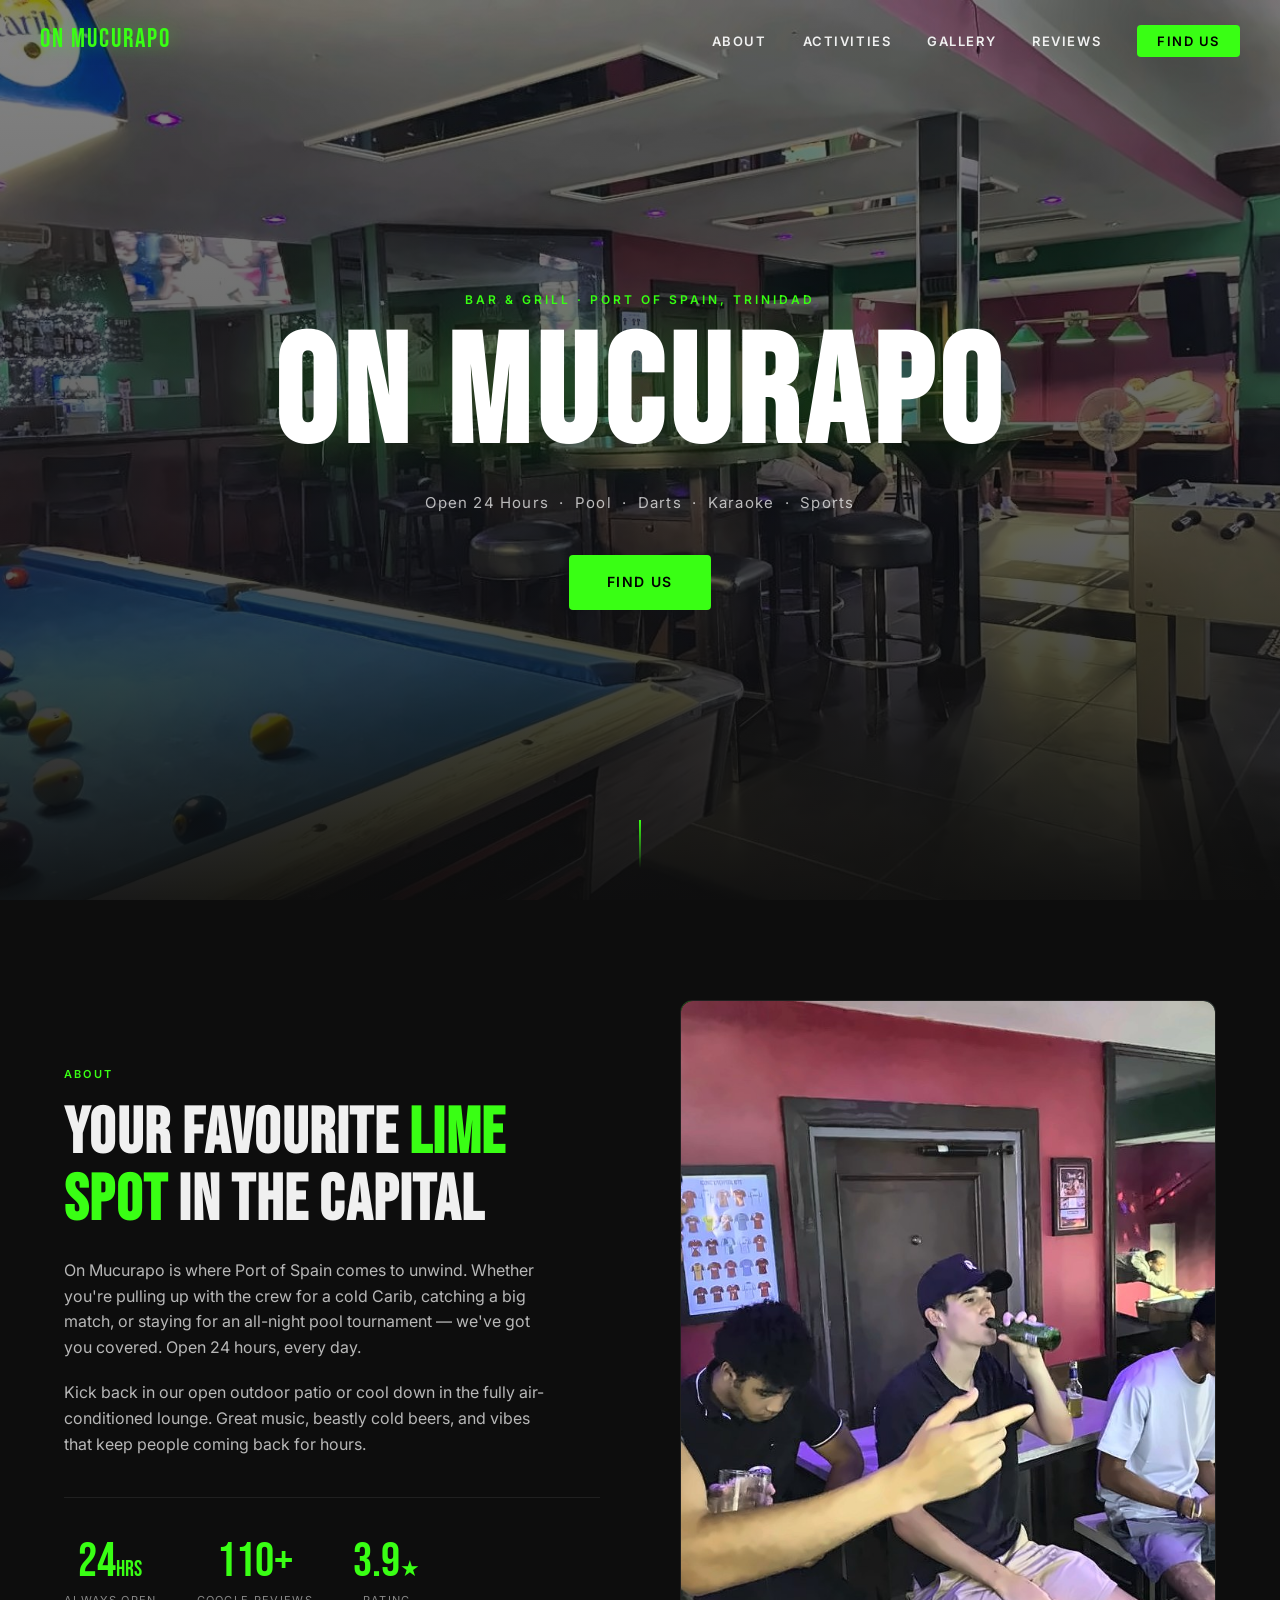
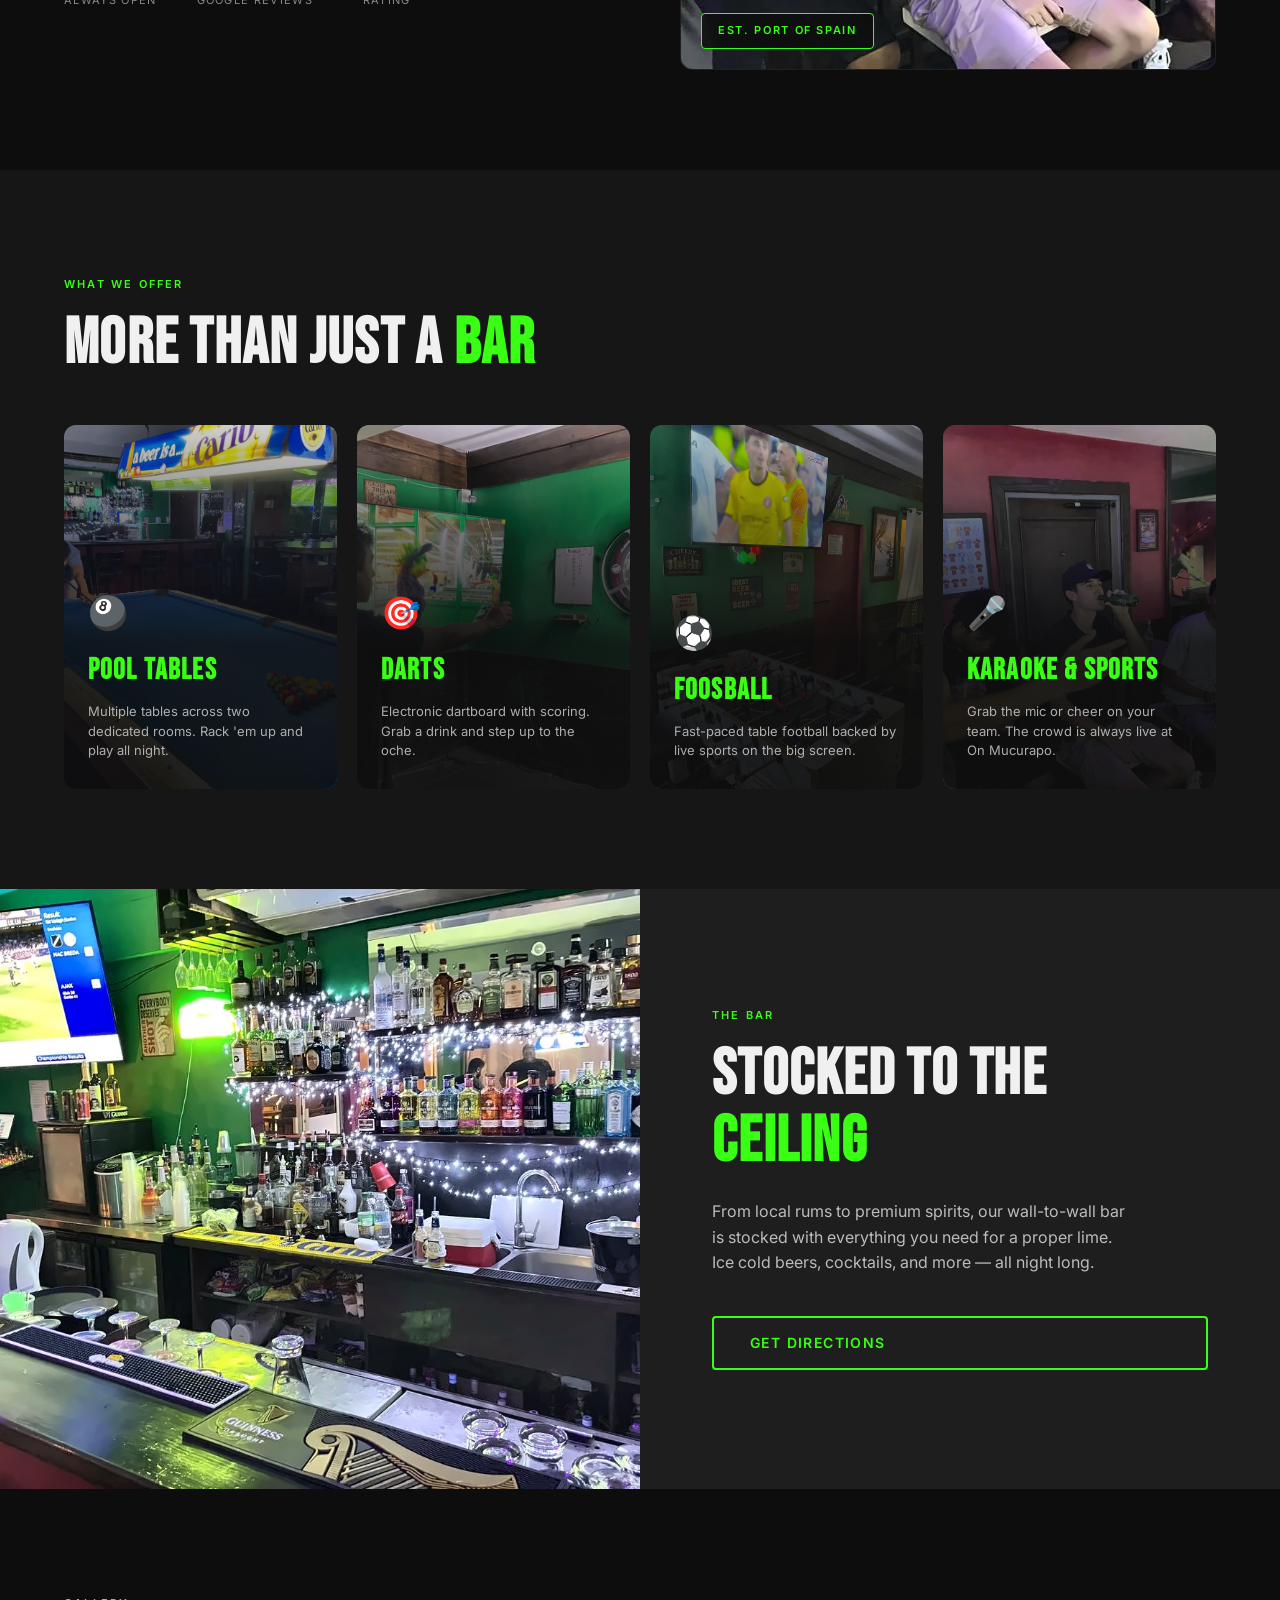
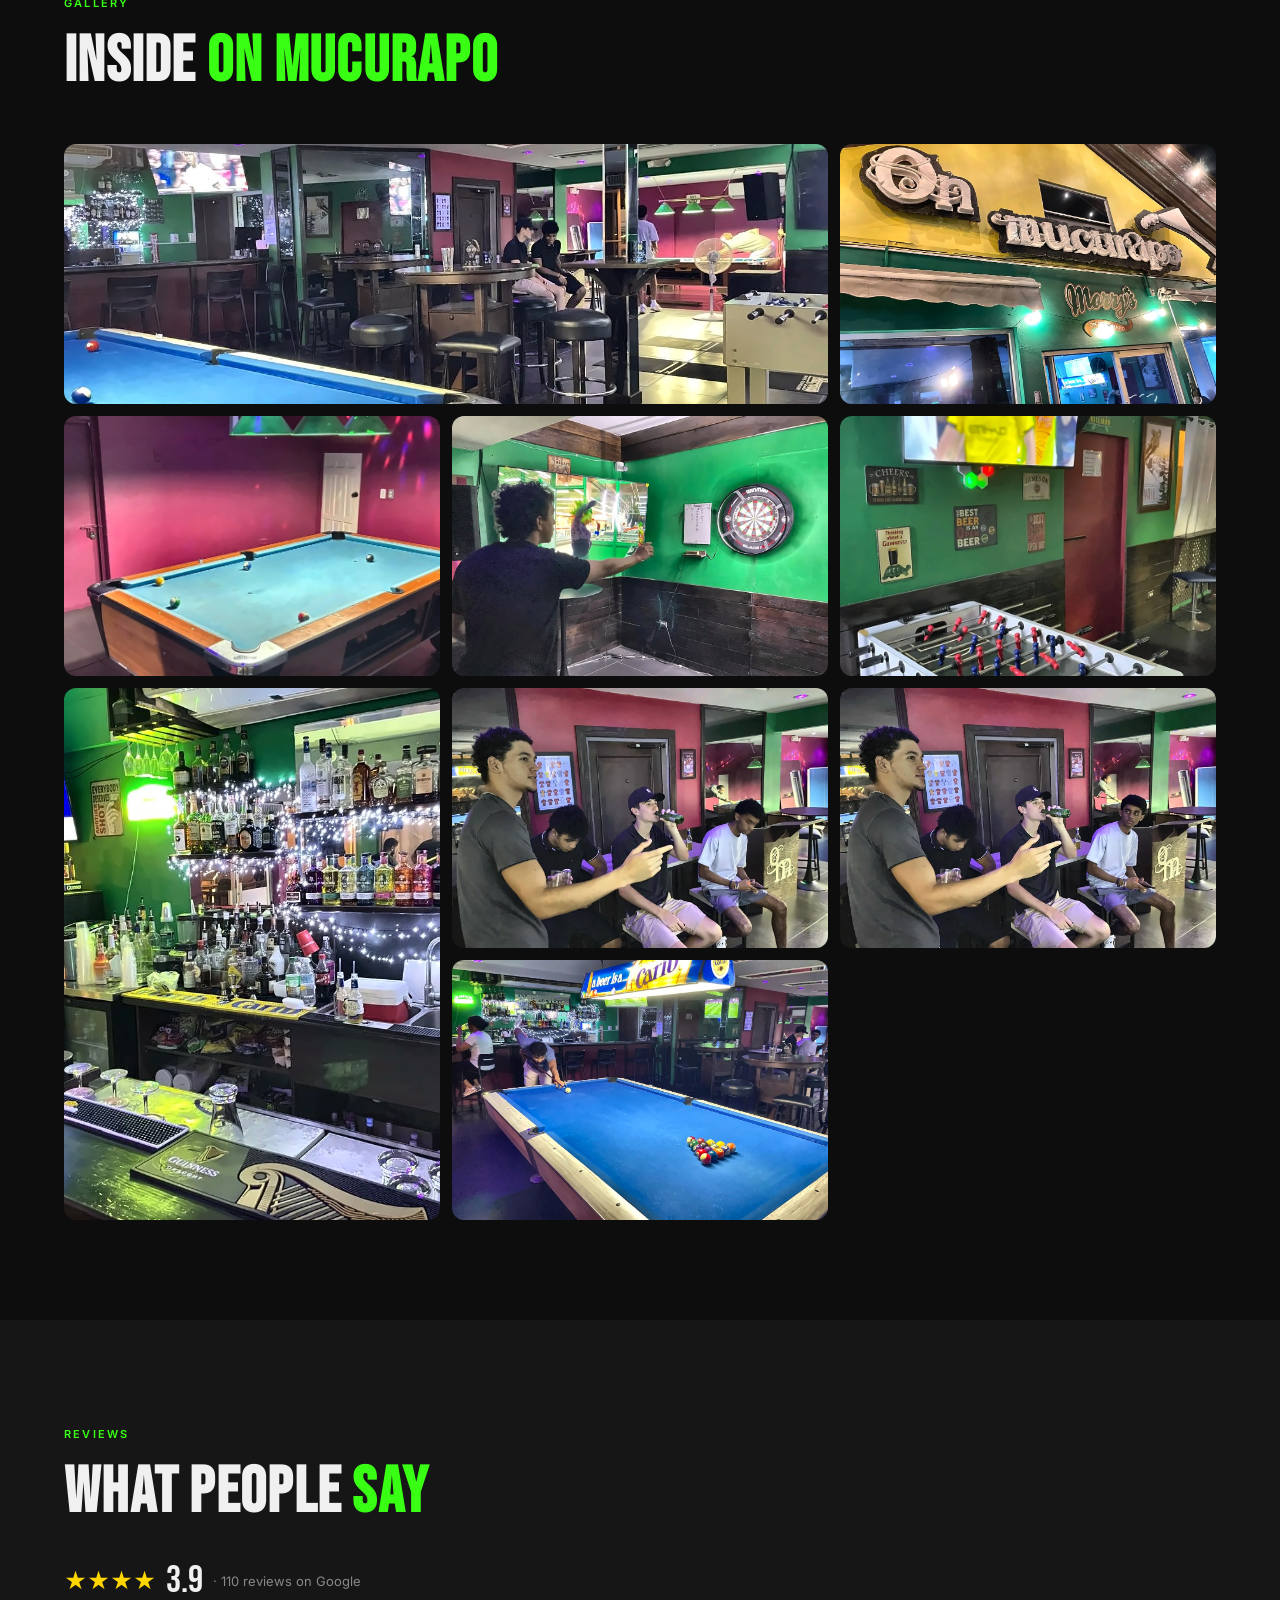
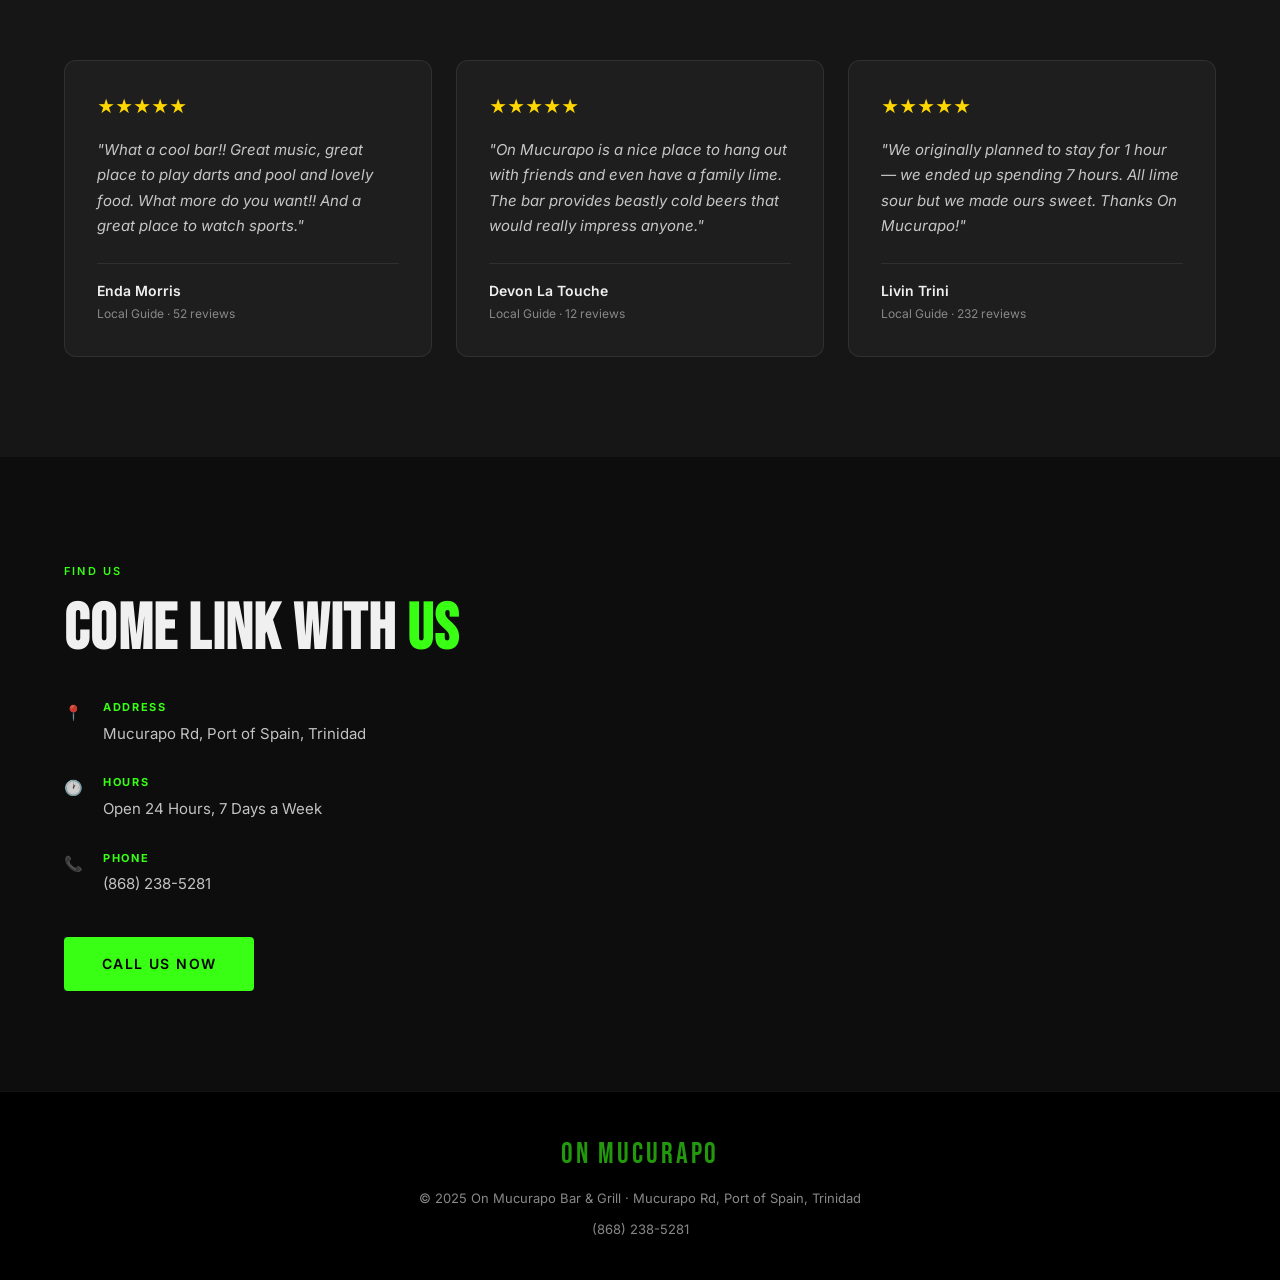
==== index.html @ 8b20b0ac "Build On Mucurapo bar website Full static site with hero video, about, activities, gallery with ligh" ====
<!DOCTYPE html>
<html lang="en">
<head>
  <meta charset="UTF-8" />
  <meta name="viewport" content="width=device-width, initial-scale=1.0" />
  <title>On Mucurapo — Bar & Grill · Port of Spain</title>
  <meta name="description" content="On Mucurapo Bar & Grill on Mucurapo Rd, Port of Spain. Open 24 hours. Pool, darts, foosball, karaoke, sports, and great food." />
  <link rel="preconnect" href="https://fonts.googleapis.com" />
  <link rel="preconnect" href="https://fonts.gstatic.com" crossorigin />
  <link href="https://fonts.googleapis.com/css2?family=Bebas+Neue&family=Inter:wght@400;600&display=swap" rel="stylesheet" />
  <link rel="stylesheet" href="style.css" />
</head>
<body>

  <!-- NAVBAR -->
  <nav class="navbar" id="navbar">
    <a href="#" class="nav-logo">ON MUCURAPO</a>
    <button class="nav-toggle" id="navToggle" aria-label="Toggle menu">
      <span></span><span></span><span></span>
    </button>
    <ul class="nav-links" id="navLinks">
      <li><a href="#about">About</a></li>
      <li><a href="#activities">Activities</a></li>
      <li><a href="#gallery">Gallery</a></li>
      <li><a href="#reviews">Reviews</a></li>
      <li><a href="#contact" class="nav-cta">Find Us</a></li>
    </ul>
  </nav>

  <!-- HERO -->
  <section class="hero" id="home">
    <video class="hero-video" autoplay muted loop playsinline poster="assets/07_pool_lounge_wide_edited.jpg">
      <source src="assets/On mucurapo video.mp4" type="video/mp4" />
    </video>
    <div class="hero-overlay"></div>
    <div class="hero-content">
      <p class="hero-tag">Bar &amp; Grill · Port of Spain, Trinidad</p>
      <h1 class="hero-title">On Mucurapo</h1>
      <p class="hero-sub">Open 24 Hours &nbsp;·&nbsp; Pool &nbsp;·&nbsp; Darts &nbsp;·&nbsp; Karaoke &nbsp;·&nbsp; Sports</p>
      <a href="#contact" class="btn btn-primary">Find Us</a>
    </div>
    <div class="hero-scroll-hint">
      <span></span>
    </div>
  </section>

  <!-- ABOUT -->
  <section class="about section" id="about">
    <div class="container about-grid">
      <div class="about-text">
        <span class="section-label">About</span>
        <h2>Your favourite <span class="accent">lime spot</span> in the capital</h2>
        <p>On Mucurapo is where Port of Spain comes to unwind. Whether you're pulling up with the crew for a cold Carib, catching a big match, or staying for an all-night pool tournament — we've got you covered. Open 24 hours, every day.</p>
        <p>Kick back in our open outdoor patio or cool down in the fully air-conditioned lounge. Great music, beastly cold beers, and vibes that keep people coming back for hours.</p>
        <div class="about-stats">
          <div class="stat">
            <span class="stat-num">24<small>hrs</small></span>
            <span class="stat-label">Always Open</span>
          </div>
          <div class="stat">
            <span class="stat-num">110+</span>
            <span class="stat-label">Google Reviews</span>
          </div>
          <div class="stat">
            <span class="stat-num">3.9<small>★</small></span>
            <span class="stat-label">Rating</span>
          </div>
        </div>
      </div>
      <div class="about-image">
        <img src="assets/02_lounge_group_edited.jpg" alt="Guests enjoying On Mucurapo lounge" loading="lazy" />
        <div class="about-image-badge">Est. Port of Spain</div>
      </div>
    </div>
  </section>

  <!-- ACTIVITIES -->
  <section class="activities section" id="activities">
    <div class="container">
      <span class="section-label">What We Offer</span>
      <h2>More than just a <span class="accent">bar</span></h2>
      <div class="activities-grid">
        <div class="activity-card" style="--img: url('assets/08_pool_table_bar_edited.jpg')">
          <div class="activity-overlay"></div>
          <div class="activity-content">
            <div class="activity-icon">🎱</div>
            <h3>Pool Tables</h3>
            <p>Multiple tables across two dedicated rooms. Rack 'em up and play all night.</p>
          </div>
        </div>
        <div class="activity-card" style="--img: url('assets/04_darts_area_edited.jpg')">
          <div class="activity-overlay"></div>
          <div class="activity-content">
            <div class="activity-icon">🎯</div>
            <h3>Darts</h3>
            <p>Electronic dartboard with scoring. Grab a drink and step up to the oche.</p>
          </div>
        </div>
        <div class="activity-card" style="--img: url('assets/06_foosball_area_edited.jpg')">
          <div class="activity-overlay"></div>
          <div class="activity-content">
            <div class="activity-icon">⚽</div>
            <h3>Foosball</h3>
            <p>Fast-paced table football backed by live sports on the big screen.</p>
          </div>
        </div>
        <div class="activity-card" style="--img: url('assets/03_lounge_group_alt_edited.jpg')">
          <div class="activity-overlay"></div>
          <div class="activity-content">
            <div class="activity-icon">🎤</div>
            <h3>Karaoke &amp; Sports</h3>
            <p>Grab the mic or cheer on your team. The crowd is always live at On Mucurapo.</p>
          </div>
        </div>
      </div>
    </div>
  </section>

  <!-- BAR FEATURE -->
  <section class="bar-feature">
    <div class="bar-feature-image" style="background-image: url('assets/01_bar_display_edited.jpg')"></div>
    <div class="bar-feature-content">
      <span class="section-label">The Bar</span>
      <h2>Stocked to the <span class="accent">ceiling</span></h2>
      <p>From local rums to premium spirits, our wall-to-wall bar is stocked with everything you need for a proper lime. Ice cold beers, cocktails, and more — all night long.</p>
      <a href="#contact" class="btn btn-outline">Get Directions</a>
    </div>
  </section>

  <!-- GALLERY -->
  <section class="gallery section" id="gallery">
    <div class="container">
      <span class="section-label">Gallery</span>
      <h2>Inside <span class="accent">On Mucurapo</span></h2>
      <div class="gallery-grid">
        <div class="gallery-item gallery-item--wide" data-src="assets/07_pool_lounge_wide_edited.jpg">
          <img src="assets/07_pool_lounge_wide_edited.jpg" alt="Pool lounge wide view" loading="lazy" />
          <div class="gallery-hover"><span>View</span></div>
        </div>
        <div class="gallery-item" data-src="assets/05_exterior_sign_edited.jpg">
          <img src="assets/05_exterior_sign_edited.jpg" alt="On Mucurapo exterior sign" loading="lazy" />
          <div class="gallery-hover"><span>View</span></div>
        </div>
        <div class="gallery-item" data-src="assets/09_back_pool_room_edited.jpg">
          <img src="assets/09_back_pool_room_edited.jpg" alt="Back pool room" loading="lazy" />
          <div class="gallery-hover"><span>View</span></div>
        </div>
        <div class="gallery-item" data-src="assets/04_darts_area_edited.jpg">
          <img src="assets/04_darts_area_edited.jpg" alt="Darts area" loading="lazy" />
          <div class="gallery-hover"><span>View</span></div>
        </div>
        <div class="gallery-item" data-src="assets/06_foosball_area_edited.jpg">
          <img src="assets/06_foosball_area_edited.jpg" alt="Foosball area" loading="lazy" />
          <div class="gallery-hover"><span>View</span></div>
        </div>
        <div class="gallery-item gallery-item--tall" data-src="assets/01_bar_display_edited.jpg">
          <img src="assets/01_bar_display_edited.jpg" alt="Bar display" loading="lazy" />
          <div class="gallery-hover"><span>View</span></div>
        </div>
        <div class="gallery-item" data-src="assets/02_lounge_group_edited.jpg">
          <img src="assets/02_lounge_group_edited.jpg" alt="Lounge group" loading="lazy" />
          <div class="gallery-hover"><span>View</span></div>
        </div>
        <div class="gallery-item" data-src="assets/03_lounge_group_alt_edited.jpg">
          <img src="assets/03_lounge_group_alt_edited.jpg" alt="Lounge group alt" loading="lazy" />
          <div class="gallery-hover"><span>View</span></div>
        </div>
        <div class="gallery-item" data-src="assets/08_pool_table_bar_edited.jpg">
          <img src="assets/08_pool_table_bar_edited.jpg" alt="Pool table and bar" loading="lazy" />
          <div class="gallery-hover"><span>View</span></div>
        </div>
      </div>
    </div>
  </section>

  <!-- LIGHTBOX -->
  <div class="lightbox" id="lightbox">
    <button class="lightbox-close" id="lightboxClose" aria-label="Close">&times;</button>
    <button class="lightbox-prev" id="lightboxPrev" aria-label="Previous">&#8592;</button>
    <button class="lightbox-next" id="lightboxNext" aria-label="Next">&#8594;</button>
    <img class="lightbox-img" id="lightboxImg" src="" alt="" />
  </div>

  <!-- REVIEWS -->
  <section class="reviews section" id="reviews">
    <div class="container">
      <span class="section-label">Reviews</span>
      <h2>What people <span class="accent">say</span></h2>
      <div class="reviews-badge">
        <span class="reviews-stars">★★★★</span>
        <span class="reviews-score">3.9</span>
        <span class="reviews-count">· 110 reviews on Google</span>
      </div>
      <div class="reviews-grid">
        <div class="review-card">
          <div class="review-stars">★★★★★</div>
          <p class="review-text">"What a cool bar!! Great music, great place to play darts and pool and lovely food. What more do you want!! And a great place to watch sports."</p>
          <div class="review-author">
            <span class="review-name">Enda Morris</span>
            <span class="review-meta">Local Guide · 52 reviews</span>
          </div>
        </div>
        <div class="review-card">
          <div class="review-stars">★★★★★</div>
          <p class="review-text">"On Mucurapo is a nice place to hang out with friends and even have a family lime. The bar provides beastly cold beers that would really impress anyone."</p>
          <div class="review-author">
            <span class="review-name">Devon La Touche</span>
            <span class="review-meta">Local Guide · 12 reviews</span>
          </div>
        </div>
        <div class="review-card">
          <div class="review-stars">★★★★★</div>
          <p class="review-text">"We originally planned to stay for 1 hour — we ended up spending 7 hours. All lime sour but we made ours sweet. Thanks On Mucurapo!"</p>
          <div class="review-author">
            <span class="review-name">Livin Trini</span>
            <span class="review-meta">Local Guide · 232 reviews</span>
          </div>
        </div>
      </div>
    </div>
  </section>

  <!-- FIND US -->
  <section class="contact section" id="contact">
    <div class="container contact-grid">
      <div class="contact-info">
        <span class="section-label">Find Us</span>
        <h2>Come link with <span class="accent">us</span></h2>
        <ul class="contact-list">
          <li>
            <span class="contact-icon">📍</span>
            <div>
              <strong>Address</strong>
              <span>Mucurapo Rd, Port of Spain, Trinidad</span>
            </div>
          </li>
          <li>
            <span class="contact-icon">🕐</span>
            <div>
              <strong>Hours</strong>
              <span>Open 24 Hours, 7 Days a Week</span>
            </div>
          </li>
          <li>
            <span class="contact-icon">📞</span>
            <div>
              <strong>Phone</strong>
              <a href="tel:+18682385281">(868) 238-5281</a>
            </div>
          </li>
        </ul>
        <a href="tel:+18682385281" class="btn btn-primary">Call Us Now</a>
      </div>
      <div class="contact-map">
        <iframe
          title="On Mucurapo location map"
          src="https://www.google.com/maps/embed?pb=!1m18!1m12!1m3!1d3899.0!2d-61.5200!3d10.6500!2m3!1f0!2f0!3f0!3m2!1i1024!2i768!4f13.1!3m3!1m2!1s0x8c360a4f0a0a0a01%3A0x0!2sMucurapo+Rd%2C+Port+of+Spain%2C+Trinidad!5e0!3m2!1sen!2stt!4v1"
          width="100%" height="400" style="border:0;" allowfullscreen="" loading="lazy"
          referrerpolicy="no-referrer-when-downgrade">
        </iframe>
      </div>
    </div>
  </section>

  <!-- FOOTER -->
  <footer class="footer">
    <div class="container footer-inner">
      <span class="footer-logo">ON MUCURAPO</span>
      <p class="footer-copy">© 2025 On Mucurapo Bar &amp; Grill · Mucurapo Rd, Port of Spain, Trinidad</p>
      <p class="footer-phone"><a href="tel:+18682385281">(868) 238-5281</a></p>
    </div>
  </footer>

  <script src="script.js"></script>
</body>
</html>
---- style.css ----
/* ── RESET & BASE ─────────────────────────────────────────── */
*, *::before, *::after { box-sizing: border-box; margin: 0; padding: 0; }

:root {
  --green:  #39FF14;
  --pink:   #FF2D78;
  --purple: #8B00FF;
  --dark:   #0D0D0D;
  --card:   #161616;
  --card2:  #1E1E1E;
  --border: rgba(255,255,255,0.08);
  --text:   #F0F0F0;
  --muted:  #888;
  --font-display: 'Bebas Neue', sans-serif;
  --font-body:    'Inter', sans-serif;
  --radius: 12px;
  --transition: 0.3s ease;
}

html { scroll-behavior: smooth; }

body {
  background: var(--dark);
  color: var(--text);
  font-family: var(--font-body);
  font-size: 16px;
  line-height: 1.6;
  overflow-x: hidden;
}

img { display: block; width: 100%; height: 100%; object-fit: cover; }
a  { color: inherit; text-decoration: none; }
ul { list-style: none; }

.container {
  max-width: 1200px;
  margin: 0 auto;
  padding: 0 24px;
}

.section { padding: 100px 0; }

.accent { color: var(--green); }

.section-label {
  display: inline-block;
  font-family: var(--font-body);
  font-size: 11px;
  font-weight: 600;
  letter-spacing: 0.2em;
  text-transform: uppercase;
  color: var(--green);
  margin-bottom: 16px;
}

h2 {
  font-family: var(--font-display);
  font-size: clamp(2.4rem, 5vw, 4rem);
  line-height: 1.05;
  letter-spacing: 0.02em;
  margin-bottom: 24px;
}

/* ── BUTTONS ──────────────────────────────────────────────── */
.btn {
  display: inline-block;
  padding: 14px 36px;
  border-radius: 4px;
  font-family: var(--font-body);
  font-size: 14px;
  font-weight: 600;
  letter-spacing: 0.1em;
  text-transform: uppercase;
  cursor: pointer;
  transition: var(--transition);
  border: 2px solid transparent;
}

.btn-primary {
  background: var(--green);
  color: #000;
  border-color: var(--green);
}
.btn-primary:hover {
  background: transparent;
  color: var(--green);
}

.btn-outline {
  background: transparent;
  color: var(--green);
  border-color: var(--green);
}
.btn-outline:hover {
  background: var(--green);
  color: #000;
}

/* ── NAVBAR ───────────────────────────────────────────────── */
.navbar {
  position: fixed;
  top: 0; left: 0; right: 0;
  z-index: 100;
  display: flex;
  align-items: center;
  justify-content: space-between;
  padding: 20px 40px;
  transition: background var(--transition), padding var(--transition);
}

.navbar.scrolled {
  background: rgba(13,13,13,0.96);
  backdrop-filter: blur(12px);
  padding: 14px 40px;
  border-bottom: 1px solid var(--border);
}

.nav-logo {
  font-family: var(--font-display);
  font-size: 1.6rem;
  letter-spacing: 0.08em;
  color: var(--green);
  text-shadow: 0 0 20px rgba(57,255,20,0.4);
}

.nav-links {
  display: flex;
  gap: 36px;
  align-items: center;
}

.nav-links a {
  font-size: 13px;
  font-weight: 600;
  letter-spacing: 0.12em;
  text-transform: uppercase;
  color: var(--text);
  transition: color var(--transition);
}
.nav-links a:hover { color: var(--green); }

.nav-cta {
  background: var(--green);
  color: #000 !important;
  padding: 8px 20px;
  border-radius: 4px;
  transition: background var(--transition), color var(--transition) !important;
}
.nav-cta:hover {
  background: transparent !important;
  color: var(--green) !important;
  outline: 2px solid var(--green);
}

.nav-toggle {
  display: none;
  flex-direction: column;
  gap: 5px;
  background: none;
  border: none;
  cursor: pointer;
  padding: 4px;
}
.nav-toggle span {
  display: block;
  width: 24px;
  height: 2px;
  background: var(--text);
  transition: var(--transition);
}

/* ── HERO ─────────────────────────────────────────────────── */
.hero {
  position: relative;
  height: 100vh;
  min-height: 600px;
  display: flex;
  align-items: center;
  justify-content: center;
  text-align: center;
  overflow: hidden;
}

.hero-video {
  position: absolute;
  inset: 0;
  width: 100%;
  height: 100%;
  object-fit: cover;
  z-index: 0;
}

.hero-overlay {
  position: absolute;
  inset: 0;
  background: linear-gradient(
    to bottom,
    rgba(13,13,13,0.5) 0%,
    rgba(13,13,13,0.65) 60%,
    rgba(13,13,13,0.95) 100%
  );
  z-index: 1;
}

.hero-content {
  position: relative;
  z-index: 2;
  max-width: 800px;
  padding: 0 24px;
}

.hero-tag {
  font-size: 12px;
  font-weight: 600;
  letter-spacing: 0.25em;
  text-transform: uppercase;
  color: var(--green);
  margin-bottom: 16px;
}

.hero-title {
  font-family: var(--font-display);
  font-size: clamp(4rem, 12vw, 10rem);
  line-height: 0.95;
  letter-spacing: 0.04em;
  color: #fff;
  text-shadow: 0 0 60px rgba(57,255,20,0.2);
  margin-bottom: 20px;
}

.hero-sub {
  font-size: 15px;
  color: rgba(255,255,255,0.7);
  letter-spacing: 0.08em;
  margin-bottom: 40px;
}

.hero-scroll-hint {
  position: absolute;
  bottom: 32px;
  left: 50%;
  transform: translateX(-50%);
  z-index: 2;
}
.hero-scroll-hint span {
  display: block;
  width: 2px;
  height: 48px;
  background: linear-gradient(to bottom, var(--green), transparent);
  margin: 0 auto;
  animation: scrollPulse 2s ease-in-out infinite;
}
@keyframes scrollPulse {
  0%, 100% { opacity: 1; transform: scaleY(1); }
  50%       { opacity: 0.4; transform: scaleY(0.6); }
}

/* ── ABOUT ────────────────────────────────────────────────── */
.about-grid {
  display: grid;
  grid-template-columns: 1fr 1fr;
  gap: 80px;
  align-items: center;
}

.about-text p {
  color: rgba(240,240,240,0.75);
  margin-bottom: 20px;
  max-width: 480px;
}

.about-stats {
  display: flex;
  gap: 40px;
  margin-top: 40px;
  padding-top: 40px;
  border-top: 1px solid var(--border);
}

.stat { text-align: center; }

.stat-num {
  display: block;
  font-family: var(--font-display);
  font-size: 3rem;
  color: var(--green);
  line-height: 1;
}
.stat-num small { font-size: 1.4rem; }

.stat-label {
  display: block;
  font-size: 11px;
  letter-spacing: 0.12em;
  text-transform: uppercase;
  color: var(--muted);
  margin-top: 6px;
}

.about-image {
  position: relative;
  aspect-ratio: 4/5;
  border-radius: var(--radius);
  overflow: hidden;
  border: 1px solid var(--border);
}
.about-image img { border-radius: var(--radius); }
.about-image::before {
  content: '';
  position: absolute;
  inset: -1px;
  border-radius: var(--radius);
  padding: 1px;
  background: linear-gradient(135deg, var(--green), var(--purple));
  -webkit-mask: linear-gradient(#fff 0 0) content-box, linear-gradient(#fff 0 0);
  mask: linear-gradient(#fff 0 0) content-box, linear-gradient(#fff 0 0);
  -webkit-mask-composite: xor;
  mask-composite: exclude;
  z-index: 1;
  pointer-events: none;
}

.about-image-badge {
  position: absolute;
  bottom: 20px;
  left: 20px;
  background: rgba(13,13,13,0.85);
  border: 1px solid var(--green);
  color: var(--green);
  font-size: 11px;
  font-weight: 600;
  letter-spacing: 0.15em;
  text-transform: uppercase;
  padding: 8px 16px;
  border-radius: 4px;
  z-index: 2;
  backdrop-filter: blur(8px);
}

/* ── ACTIVITIES ───────────────────────────────────────────── */
.activities { background: var(--card); }

.activities h2 { margin-bottom: 48px; }

.activities-grid {
  display: grid;
  grid-template-columns: repeat(4, 1fr);
  gap: 20px;
}

.activity-card {
  position: relative;
  aspect-ratio: 3/4;
  border-radius: var(--radius);
  overflow: hidden;
  cursor: pointer;
  background-image: var(--img);
  background-size: cover;
  background-position: center;
  transition: transform var(--transition);
}
.activity-card:hover { transform: translateY(-6px); }

.activity-overlay {
  position: absolute;
  inset: 0;
  background: linear-gradient(to top, rgba(13,13,13,0.92) 40%, rgba(13,13,13,0.2) 100%);
  transition: background var(--transition);
}
.activity-card:hover .activity-overlay {
  background: linear-gradient(to top, rgba(13,13,13,0.96) 50%, rgba(13,13,13,0.3) 100%);
}

.activity-content {
  position: absolute;
  bottom: 0;
  left: 0;
  right: 0;
  padding: 28px 24px;
  z-index: 1;
}

.activity-icon {
  font-size: 2rem;
  margin-bottom: 10px;
}

.activity-content h3 {
  font-family: var(--font-display);
  font-size: 1.8rem;
  letter-spacing: 0.04em;
  color: var(--green);
  margin-bottom: 8px;
}

.activity-content p {
  font-size: 13px;
  color: rgba(240,240,240,0.7);
  line-height: 1.5;
}

/* ── BAR FEATURE ──────────────────────────────────────────── */
.bar-feature {
  display: grid;
  grid-template-columns: 1fr 1fr;
  min-height: 600px;
}

.bar-feature-image {
  background-size: cover;
  background-position: center;
}

.bar-feature-content {
  background: var(--card2);
  display: flex;
  flex-direction: column;
  justify-content: center;
  padding: 80px 72px;
}

.bar-feature-content p {
  color: rgba(240,240,240,0.75);
  margin-bottom: 40px;
  max-width: 420px;
}

/* ── GALLERY ──────────────────────────────────────────────── */
.gallery-grid {
  display: grid;
  grid-template-columns: repeat(3, 1fr);
  grid-auto-rows: 260px;
  gap: 12px;
  margin-top: 48px;
}

.gallery-item {
  position: relative;
  border-radius: var(--radius);
  overflow: hidden;
  cursor: pointer;
}

.gallery-item--wide {
  grid-column: span 2;
}
.gallery-item--tall {
  grid-row: span 2;
}

.gallery-item img {
  transition: transform 0.5s ease;
}
.gallery-item:hover img {
  transform: scale(1.06);
}

.gallery-hover {
  position: absolute;
  inset: 0;
  background: rgba(57,255,20,0.15);
  display: flex;
  align-items: center;
  justify-content: center;
  opacity: 0;
  transition: opacity var(--transition);
}
.gallery-item:hover .gallery-hover { opacity: 1; }

.gallery-hover span {
  border: 2px solid var(--green);
  color: var(--green);
  font-size: 12px;
  font-weight: 600;
  letter-spacing: 0.15em;
  text-transform: uppercase;
  padding: 10px 24px;
  border-radius: 4px;
}

/* ── LIGHTBOX ─────────────────────────────────────────────── */
.lightbox {
  position: fixed;
  inset: 0;
  background: rgba(0,0,0,0.95);
  z-index: 999;
  display: flex;
  align-items: center;
  justify-content: center;
  opacity: 0;
  pointer-events: none;
  transition: opacity 0.3s ease;
}
.lightbox.active {
  opacity: 1;
  pointer-events: all;
}

.lightbox-img {
  max-width: 90vw;
  max-height: 88vh;
  width: auto;
  height: auto;
  object-fit: contain;
  border-radius: 8px;
  border: 1px solid var(--border);
}

.lightbox-close {
  position: absolute;
  top: 24px; right: 32px;
  background: none;
  border: none;
  color: var(--text);
  font-size: 2.5rem;
  cursor: pointer;
  line-height: 1;
  opacity: 0.7;
  transition: opacity var(--transition), color var(--transition);
}
.lightbox-close:hover { opacity: 1; color: var(--green); }

.lightbox-prev,
.lightbox-next {
  position: absolute;
  top: 50%;
  transform: translateY(-50%);
  background: rgba(255,255,255,0.05);
  border: 1px solid var(--border);
  color: var(--text);
  font-size: 1.5rem;
  padding: 16px 20px;
  cursor: pointer;
  border-radius: 6px;
  transition: background var(--transition), color var(--transition);
}
.lightbox-prev { left: 24px; }
.lightbox-next { right: 24px; }
.lightbox-prev:hover,
.lightbox-next:hover { background: var(--green); color: #000; }

/* ── REVIEWS ──────────────────────────────────────────────── */
.reviews { background: var(--card); }

.reviews-badge {
  display: flex;
  align-items: center;
  gap: 10px;
  margin-bottom: 48px;
}

.reviews-stars { color: #FFD700; font-size: 1.4rem; }

.reviews-score {
  font-family: var(--font-display);
  font-size: 2.4rem;
  color: var(--text);
}

.reviews-count {
  font-size: 13px;
  color: var(--muted);
}

.reviews-grid {
  display: grid;
  grid-template-columns: repeat(3, 1fr);
  gap: 24px;
}

.review-card {
  background: var(--card2);
  border: 1px solid var(--border);
  border-radius: var(--radius);
  padding: 32px;
  transition: border-color var(--transition), transform var(--transition);
}
.review-card:hover {
  border-color: rgba(57,255,20,0.35);
  transform: translateY(-4px);
}

.review-stars {
  color: #FFD700;
  font-size: 1.1rem;
  margin-bottom: 16px;
}

.review-text {
  font-size: 15px;
  color: rgba(240,240,240,0.8);
  line-height: 1.7;
  font-style: italic;
  margin-bottom: 24px;
}

.review-author { border-top: 1px solid var(--border); padding-top: 16px; }

.review-name {
  display: block;
  font-weight: 600;
  font-size: 14px;
  margin-bottom: 2px;
}

.review-meta {
  display: block;
  font-size: 12px;
  color: var(--muted);
}

/* ── CONTACT ──────────────────────────────────────────────── */
.contact-grid {
  display: grid;
  grid-template-columns: 1fr 1fr;
  gap: 80px;
  align-items: center;
}

.contact-info h2 { margin-bottom: 36px; }

.contact-list { margin-bottom: 40px; }

.contact-list li {
  display: flex;
  gap: 20px;
  margin-bottom: 28px;
}

.contact-icon {
  font-size: 1.4rem;
  flex-shrink: 0;
  margin-top: 2px;
}

.contact-list strong {
  display: block;
  font-size: 11px;
  letter-spacing: 0.15em;
  text-transform: uppercase;
  color: var(--green);
  margin-bottom: 4px;
}

.contact-list span,
.contact-list a {
  font-size: 15px;
  color: rgba(240,240,240,0.8);
}
.contact-list a:hover { color: var(--green); }

.contact-map iframe {
  border-radius: var(--radius);
  display: block;
  filter: grayscale(40%) invert(92%) hue-rotate(180deg);
}

/* ── FOOTER ───────────────────────────────────────────────── */
.footer {
  background: #000;
  border-top: 1px solid var(--border);
  padding: 40px 24px;
  text-align: center;
}

.footer-inner { display: flex; flex-direction: column; align-items: center; gap: 10px; }

.footer-logo {
  font-family: var(--font-display);
  font-size: 1.8rem;
  letter-spacing: 0.1em;
  color: var(--green);
  opacity: 0.6;
}

.footer-copy, .footer-phone {
  font-size: 13px;
  color: var(--muted);
}

.footer-phone a:hover { color: var(--green); }

/* ── RESPONSIVE ───────────────────────────────────────────── */
@media (max-width: 1024px) {
  .activities-grid { grid-template-columns: repeat(2, 1fr); }

  .bar-feature {
    grid-template-columns: 1fr;
  }
  .bar-feature-image { min-height: 360px; }
  .bar-feature-content { padding: 60px 40px; }
}

@media (max-width: 768px) {
  .section { padding: 72px 0; }

  .navbar { padding: 16px 24px; }
  .navbar.scrolled { padding: 12px 24px; }

  .nav-toggle { display: flex; }

  .nav-links {
    position: fixed;
    inset: 0;
    background: rgba(13,13,13,0.98);
    backdrop-filter: blur(20px);
    flex-direction: column;
    justify-content: center;
    gap: 32px;
    font-size: 1.2rem;
    transform: translateX(100%);
    transition: transform 0.35s ease;
    z-index: 99;
  }
  .nav-links.open { transform: translateX(0); }
  .nav-links a { font-size: 15px; }

  .about-grid  { grid-template-columns: 1fr; gap: 48px; }
  .about-stats { gap: 24px; }

  .activities-grid { grid-template-columns: 1fr 1fr; }

  .gallery-grid {
    grid-template-columns: repeat(2, 1fr);
    grid-auto-rows: 200px;
  }
  .gallery-item--wide { grid-column: span 1; }
  .gallery-item--tall { grid-row: span 1; }

  .reviews-grid { grid-template-columns: 1fr; }

  .contact-grid { grid-template-columns: 1fr; gap: 48px; }

  .lightbox-prev { left: 8px; }
  .lightbox-next { right: 8px; }
}

@media (max-width: 480px) {
  .activities-grid { grid-template-columns: 1fr; }
  .gallery-grid { grid-template-columns: 1fr; grid-auto-rows: 240px; }
  .about-stats { flex-wrap: wrap; }
  .hero-title { font-size: clamp(3rem, 16vw, 5rem); }
}
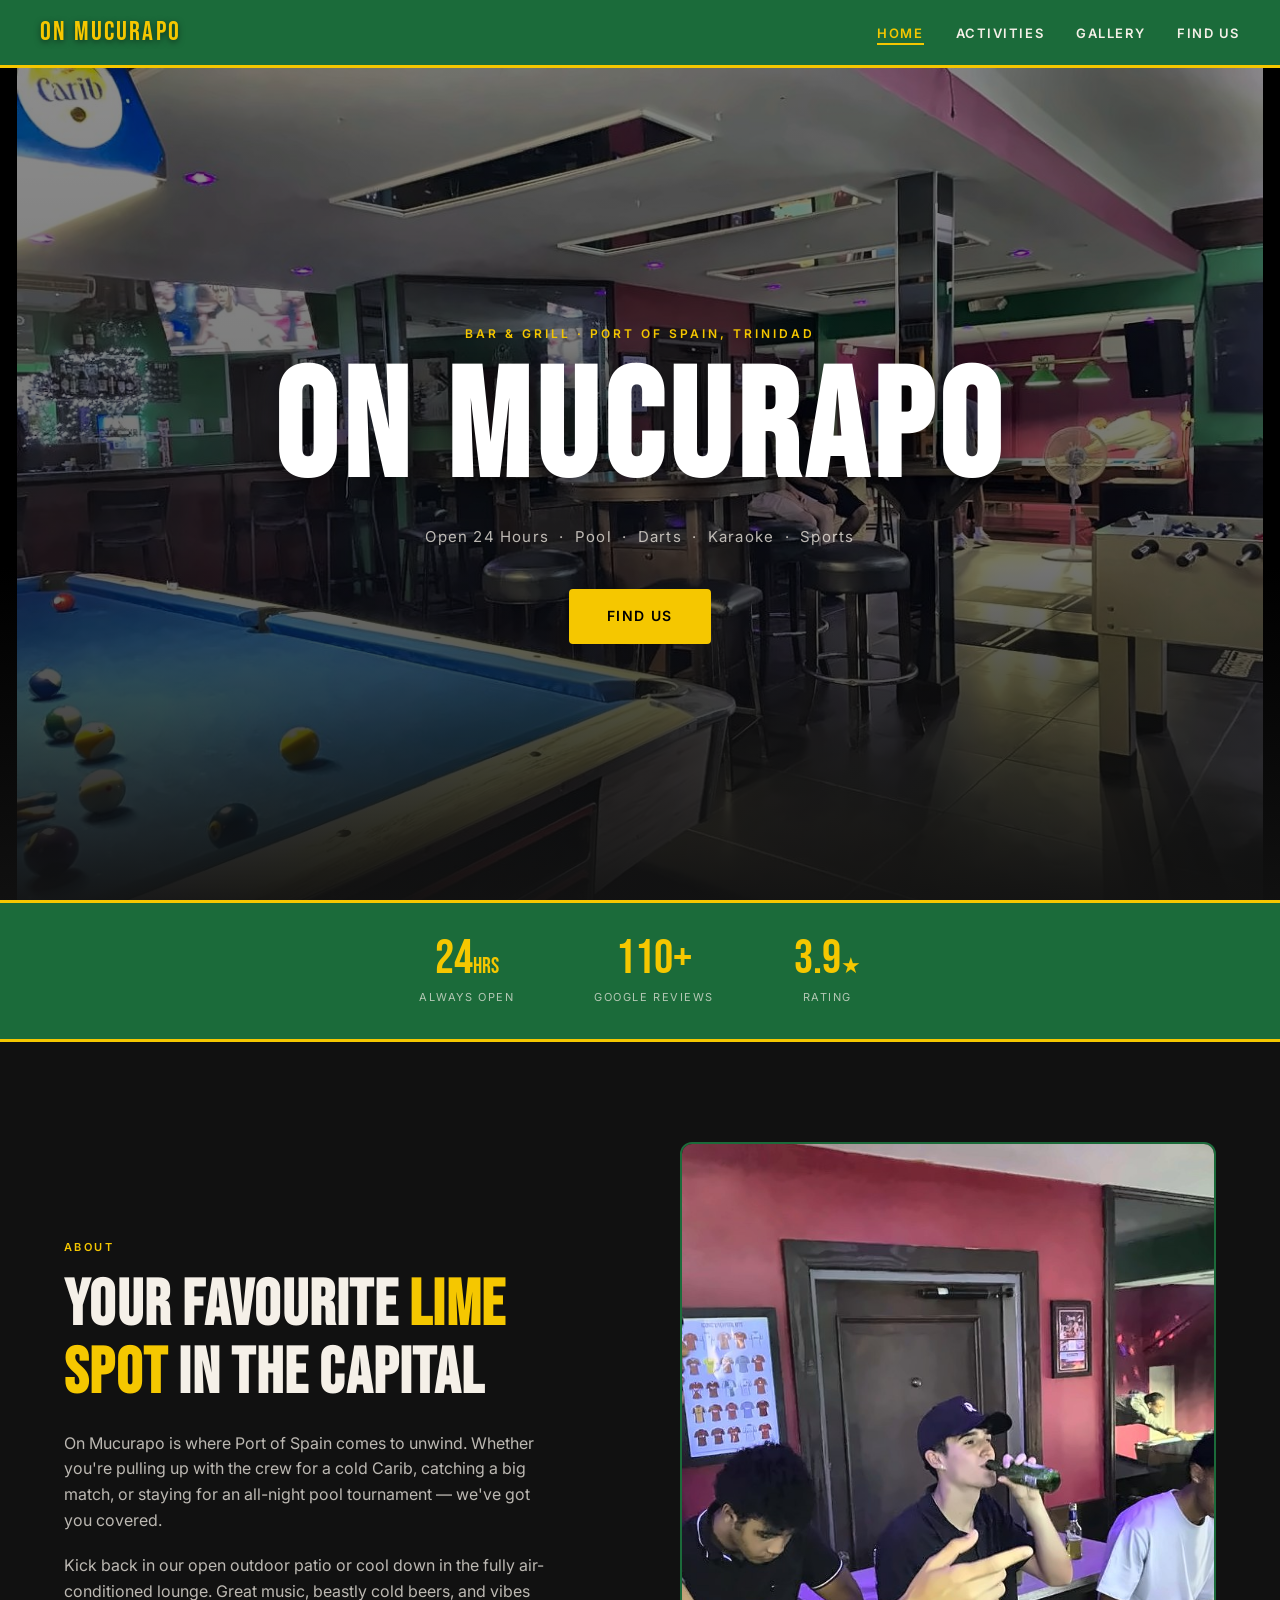
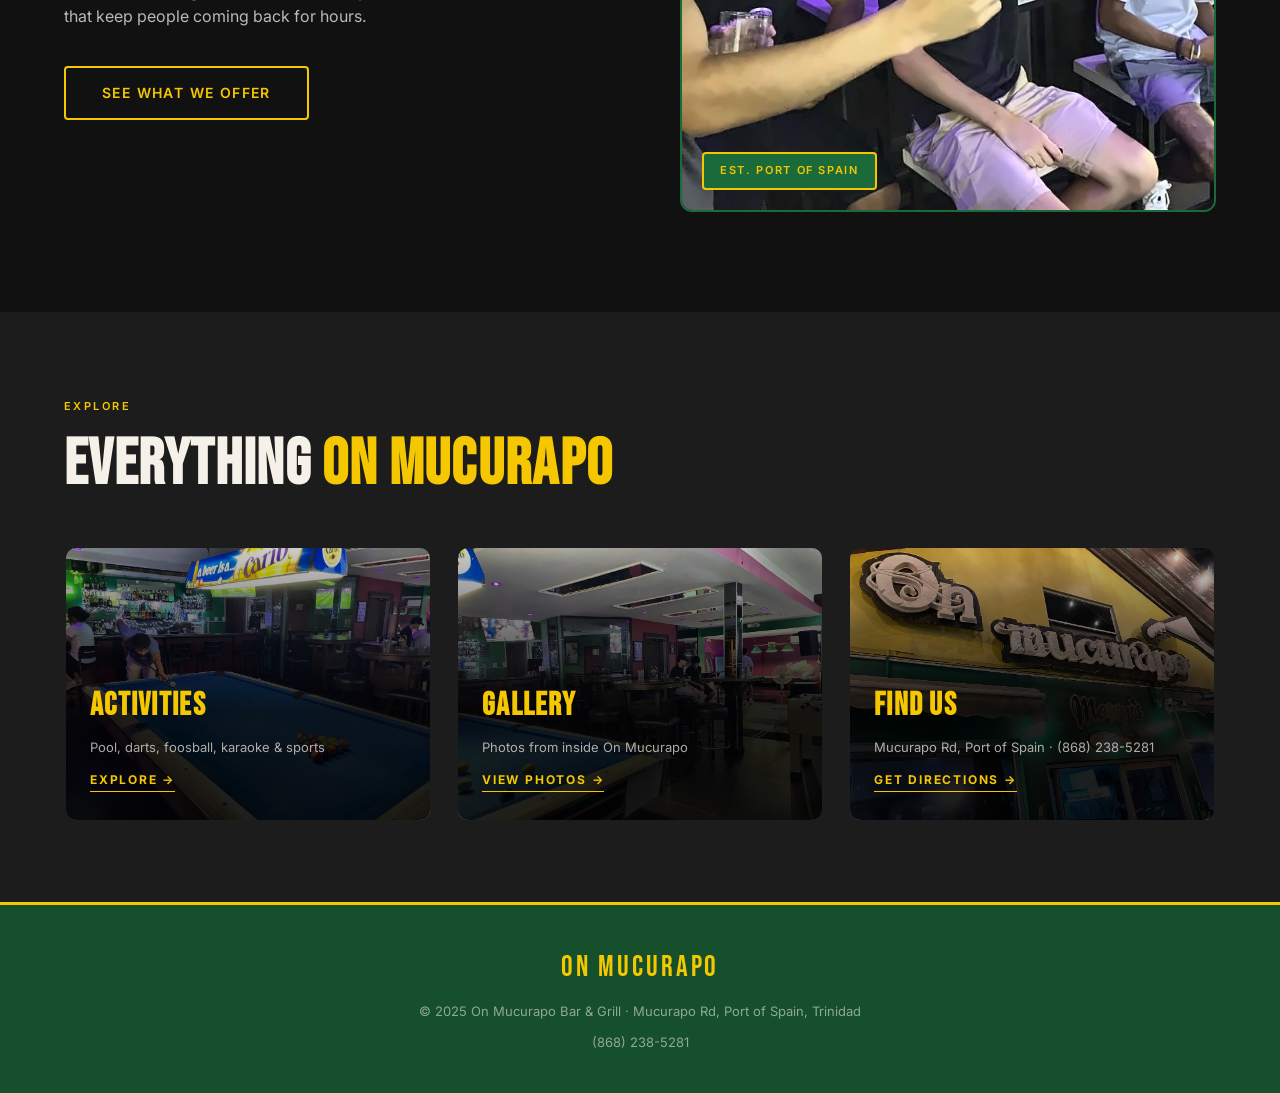
==== commit 6867dc71: "Retheme to yellow/green brand, split into multi-page site, fix video zoom - New palette: yellow + de" ====
--- a/index.html
+++ b/index.html
@@ -4,7 +4,7 @@
   <meta charset="UTF-8" />
   <meta name="viewport" content="width=device-width, initial-scale=1.0" />
   <title>On Mucurapo — Bar & Grill · Port of Spain</title>
-  <meta name="description" content="On Mucurapo Bar & Grill on Mucurapo Rd, Port of Spain. Open 24 hours. Pool, darts, foosball, karaoke, sports, and great food." />
+  <meta name="description" content="On Mucurapo Bar & Grill on Mucurapo Rd, Port of Spain. Open 24 hours. Pool, darts, foosball, karaoke, and sports." />
   <link rel="preconnect" href="https://fonts.googleapis.com" />
   <link rel="preconnect" href="https://fonts.gstatic.com" crossorigin />
   <link href="https://fonts.googleapis.com/css2?family=Bebas+Neue&family=Inter:wght@400;600&display=swap" rel="stylesheet" />
@@ -13,22 +13,24 @@
 <body>
 
   <!-- NAVBAR -->
-  <nav class="navbar" id="navbar">
-    <a href="#" class="nav-logo">ON MUCURAPO</a>
+  <nav class="navbar">
+    <a href="index.html" class="nav-logo">
+      <img src="assets/logo.png" alt="On Mucurapo" class="nav-logo-img" onerror="this.style.display='none'; this.nextElementSibling.style.display='inline';" />
+      <span class="nav-logo-text" style="display:none;">ON MUCURAPO</span>
+    </a>
     <button class="nav-toggle" id="navToggle" aria-label="Toggle menu">
       <span></span><span></span><span></span>
     </button>
     <ul class="nav-links" id="navLinks">
-      <li><a href="#about">About</a></li>
-      <li><a href="#activities">Activities</a></li>
-      <li><a href="#gallery">Gallery</a></li>
-      <li><a href="#reviews">Reviews</a></li>
-      <li><a href="#contact" class="nav-cta">Find Us</a></li>
+      <li><a href="index.html" class="active">Home</a></li>
+      <li><a href="activities.html">Activities</a></li>
+      <li><a href="gallery.html">Gallery</a></li>
+      <li><a href="contact.html">Find Us</a></li>
     </ul>
   </nav>
 
   <!-- HERO -->
-  <section class="hero" id="home">
+  <section class="hero">
     <video class="hero-video" autoplay muted loop playsinline poster="assets/07_pool_lounge_wide_edited.jpg">
       <source src="assets/On mucurapo video.mp4" type="video/mp4" />
     </video>
@@ -37,35 +39,37 @@
       <p class="hero-tag">Bar &amp; Grill · Port of Spain, Trinidad</p>
       <h1 class="hero-title">On Mucurapo</h1>
       <p class="hero-sub">Open 24 Hours &nbsp;·&nbsp; Pool &nbsp;·&nbsp; Darts &nbsp;·&nbsp; Karaoke &nbsp;·&nbsp; Sports</p>
-      <a href="#contact" class="btn btn-primary">Find Us</a>
-    </div>
-    <div class="hero-scroll-hint">
-      <span></span>
+      <a href="contact.html" class="btn btn-primary">Find Us</a>
     </div>
   </section>
 
+  <!-- STATS BAR -->
+  <div class="stats-bar">
+    <div class="container">
+      <div class="stat">
+        <span class="stat-num">24<small>hrs</small></span>
+        <span class="stat-label">Always Open</span>
+      </div>
+      <div class="stat">
+        <span class="stat-num">110+</span>
+        <span class="stat-label">Google Reviews</span>
+      </div>
+      <div class="stat">
+        <span class="stat-num">3.9<small>★</small></span>
+        <span class="stat-label">Rating</span>
+      </div>
+    </div>
+  </div>
+
   <!-- ABOUT -->
-  <section class="about section" id="about">
+  <section class="section" id="about">
     <div class="container about-grid">
       <div class="about-text">
         <span class="section-label">About</span>
         <h2>Your favourite <span class="accent">lime spot</span> in the capital</h2>
-        <p>On Mucurapo is where Port of Spain comes to unwind. Whether you're pulling up with the crew for a cold Carib, catching a big match, or staying for an all-night pool tournament — we've got you covered. Open 24 hours, every day.</p>
+        <p>On Mucurapo is where Port of Spain comes to unwind. Whether you're pulling up with the crew for a cold Carib, catching a big match, or staying for an all-night pool tournament — we've got you covered.</p>
         <p>Kick back in our open outdoor patio or cool down in the fully air-conditioned lounge. Great music, beastly cold beers, and vibes that keep people coming back for hours.</p>
-        <div class="about-stats">
-          <div class="stat">
-            <span class="stat-num">24<small>hrs</small></span>
-            <span class="stat-label">Always Open</span>
-          </div>
-          <div class="stat">
-            <span class="stat-num">110+</span>
-            <span class="stat-label">Google Reviews</span>
-          </div>
-          <div class="stat">
-            <span class="stat-num">3.9<small>★</small></span>
-            <span class="stat-label">Rating</span>
-          </div>
-        </div>
+        <a href="activities.html" class="btn btn-outline" style="margin-top:16px;">See What We Offer</a>
       </div>
       <div class="about-image">
         <img src="assets/02_lounge_group_edited.jpg" alt="Guests enjoying On Mucurapo lounge" loading="lazy" />
@@ -74,190 +78,39 @@
     </div>
   </section>
 
-  <!-- ACTIVITIES -->
-  <section class="activities section" id="activities">
+  <!-- PAGE LINK CARDS -->
+  <section class="page-links">
     <div class="container">
-      <span class="section-label">What We Offer</span>
-      <h2>More than just a <span class="accent">bar</span></h2>
-      <div class="activities-grid">
-        <div class="activity-card" style="--img: url('assets/08_pool_table_bar_edited.jpg')">
-          <div class="activity-overlay"></div>
-          <div class="activity-content">
-            <div class="activity-icon">🎱</div>
-            <h3>Pool Tables</h3>
-            <p>Multiple tables across two dedicated rooms. Rack 'em up and play all night.</p>
+      <span class="section-label">Explore</span>
+      <h2>Everything <span class="accent">On Mucurapo</span></h2>
+      <div class="page-links-grid">
+        <a href="activities.html" class="page-link-card">
+          <div class="page-link-card-bg" style="background-image: url('assets/08_pool_table_bar_edited.jpg')"></div>
+          <div class="page-link-card-overlay"></div>
+          <div class="page-link-card-content">
+            <h3>Activities</h3>
+            <p>Pool, darts, foosball, karaoke & sports</p>
+            <span class="page-link-arrow">Explore →</span>
           </div>
-        </div>
-        <div class="activity-card" style="--img: url('assets/04_darts_area_edited.jpg')">
-          <div class="activity-overlay"></div>
-          <div class="activity-content">
-            <div class="activity-icon">🎯</div>
-            <h3>Darts</h3>
-            <p>Electronic dartboard with scoring. Grab a drink and step up to the oche.</p>
+        </a>
+        <a href="gallery.html" class="page-link-card">
+          <div class="page-link-card-bg" style="background-image: url('assets/07_pool_lounge_wide_edited.jpg')"></div>
+          <div class="page-link-card-overlay"></div>
+          <div class="page-link-card-content">
+            <h3>Gallery</h3>
+            <p>Photos from inside On Mucurapo</p>
+            <span class="page-link-arrow">View Photos →</span>
           </div>
-        </div>
-        <div class="activity-card" style="--img: url('assets/06_foosball_area_edited.jpg')">
-          <div class="activity-overlay"></div>
-          <div class="activity-content">
-            <div class="activity-icon">⚽</div>
-            <h3>Foosball</h3>
-            <p>Fast-paced table football backed by live sports on the big screen.</p>
+        </a>
+        <a href="contact.html" class="page-link-card">
+          <div class="page-link-card-bg" style="background-image: url('assets/05_exterior_sign_edited.jpg')"></div>
+          <div class="page-link-card-overlay"></div>
+          <div class="page-link-card-content">
+            <h3>Find Us</h3>
+            <p>Mucurapo Rd, Port of Spain · (868) 238-5281</p>
+            <span class="page-link-arrow">Get Directions →</span>
           </div>
-        </div>
-        <div class="activity-card" style="--img: url('assets/03_lounge_group_alt_edited.jpg')">
-          <div class="activity-overlay"></div>
-          <div class="activity-content">
-            <div class="activity-icon">🎤</div>
-            <h3>Karaoke &amp; Sports</h3>
-            <p>Grab the mic or cheer on your team. The crowd is always live at On Mucurapo.</p>
-          </div>
-        </div>
-      </div>
-    </div>
-  </section>
-
-  <!-- BAR FEATURE -->
-  <section class="bar-feature">
-    <div class="bar-feature-image" style="background-image: url('assets/01_bar_display_edited.jpg')"></div>
-    <div class="bar-feature-content">
-      <span class="section-label">The Bar</span>
-      <h2>Stocked to the <span class="accent">ceiling</span></h2>
-      <p>From local rums to premium spirits, our wall-to-wall bar is stocked with everything you need for a proper lime. Ice cold beers, cocktails, and more — all night long.</p>
-      <a href="#contact" class="btn btn-outline">Get Directions</a>
-    </div>
-  </section>
-
-  <!-- GALLERY -->
-  <section class="gallery section" id="gallery">
-    <div class="container">
-      <span class="section-label">Gallery</span>
-      <h2>Inside <span class="accent">On Mucurapo</span></h2>
-      <div class="gallery-grid">
-        <div class="gallery-item gallery-item--wide" data-src="assets/07_pool_lounge_wide_edited.jpg">
-          <img src="assets/07_pool_lounge_wide_edited.jpg" alt="Pool lounge wide view" loading="lazy" />
-          <div class="gallery-hover"><span>View</span></div>
-        </div>
-        <div class="gallery-item" data-src="assets/05_exterior_sign_edited.jpg">
-          <img src="assets/05_exterior_sign_edited.jpg" alt="On Mucurapo exterior sign" loading="lazy" />
-          <div class="gallery-hover"><span>View</span></div>
-        </div>
-        <div class="gallery-item" data-src="assets/09_back_pool_room_edited.jpg">
-          <img src="assets/09_back_pool_room_edited.jpg" alt="Back pool room" loading="lazy" />
-          <div class="gallery-hover"><span>View</span></div>
-        </div>
-        <div class="gallery-item" data-src="assets/04_darts_area_edited.jpg">
-          <img src="assets/04_darts_area_edited.jpg" alt="Darts area" loading="lazy" />
-          <div class="gallery-hover"><span>View</span></div>
-        </div>
-        <div class="gallery-item" data-src="assets/06_foosball_area_edited.jpg">
-          <img src="assets/06_foosball_area_edited.jpg" alt="Foosball area" loading="lazy" />
-          <div class="gallery-hover"><span>View</span></div>
-        </div>
-        <div class="gallery-item gallery-item--tall" data-src="assets/01_bar_display_edited.jpg">
-          <img src="assets/01_bar_display_edited.jpg" alt="Bar display" loading="lazy" />
-          <div class="gallery-hover"><span>View</span></div>
-        </div>
-        <div class="gallery-item" data-src="assets/02_lounge_group_edited.jpg">
-          <img src="assets/02_lounge_group_edited.jpg" alt="Lounge group" loading="lazy" />
-          <div class="gallery-hover"><span>View</span></div>
-        </div>
-        <div class="gallery-item" data-src="assets/03_lounge_group_alt_edited.jpg">
-          <img src="assets/03_lounge_group_alt_edited.jpg" alt="Lounge group alt" loading="lazy" />
-          <div class="gallery-hover"><span>View</span></div>
-        </div>
-        <div class="gallery-item" data-src="assets/08_pool_table_bar_edited.jpg">
-          <img src="assets/08_pool_table_bar_edited.jpg" alt="Pool table and bar" loading="lazy" />
-          <div class="gallery-hover"><span>View</span></div>
-        </div>
-      </div>
-    </div>
-  </section>
-
-  <!-- LIGHTBOX -->
-  <div class="lightbox" id="lightbox">
-    <button class="lightbox-close" id="lightboxClose" aria-label="Close">&times;</button>
-    <button class="lightbox-prev" id="lightboxPrev" aria-label="Previous">&#8592;</button>
-    <button class="lightbox-next" id="lightboxNext" aria-label="Next">&#8594;</button>
-    <img class="lightbox-img" id="lightboxImg" src="" alt="" />
-  </div>
-
-  <!-- REVIEWS -->
-  <section class="reviews section" id="reviews">
-    <div class="container">
-      <span class="section-label">Reviews</span>
-      <h2>What people <span class="accent">say</span></h2>
-      <div class="reviews-badge">
-        <span class="reviews-stars">★★★★</span>
-        <span class="reviews-score">3.9</span>
-        <span class="reviews-count">· 110 reviews on Google</span>
-      </div>
-      <div class="reviews-grid">
-        <div class="review-card">
-          <div class="review-stars">★★★★★</div>
-          <p class="review-text">"What a cool bar!! Great music, great place to play darts and pool and lovely food. What more do you want!! And a great place to watch sports."</p>
-          <div class="review-author">
-            <span class="review-name">Enda Morris</span>
-            <span class="review-meta">Local Guide · 52 reviews</span>
-          </div>
-        </div>
-        <div class="review-card">
-          <div class="review-stars">★★★★★</div>
-          <p class="review-text">"On Mucurapo is a nice place to hang out with friends and even have a family lime. The bar provides beastly cold beers that would really impress anyone."</p>
-          <div class="review-author">
-            <span class="review-name">Devon La Touche</span>
-            <span class="review-meta">Local Guide · 12 reviews</span>
-          </div>
-        </div>
-        <div class="review-card">
-          <div class="review-stars">★★★★★</div>
-          <p class="review-text">"We originally planned to stay for 1 hour — we ended up spending 7 hours. All lime sour but we made ours sweet. Thanks On Mucurapo!"</p>
-          <div class="review-author">
-            <span class="review-name">Livin Trini</span>
-            <span class="review-meta">Local Guide · 232 reviews</span>
-          </div>
-        </div>
-      </div>
-    </div>
-  </section>
-
-  <!-- FIND US -->
-  <section class="contact section" id="contact">
-    <div class="container contact-grid">
-      <div class="contact-info">
-        <span class="section-label">Find Us</span>
-        <h2>Come link with <span class="accent">us</span></h2>
-        <ul class="contact-list">
-          <li>
-            <span class="contact-icon">📍</span>
-            <div>
-              <strong>Address</strong>
-              <span>Mucurapo Rd, Port of Spain, Trinidad</span>
-            </div>
-          </li>
-          <li>
-            <span class="contact-icon">🕐</span>
-            <div>
-              <strong>Hours</strong>
-              <span>Open 24 Hours, 7 Days a Week</span>
-            </div>
-          </li>
-          <li>
-            <span class="contact-icon">📞</span>
-            <div>
-              <strong>Phone</strong>
-              <a href="tel:+18682385281">(868) 238-5281</a>
-            </div>
-          </li>
-        </ul>
-        <a href="tel:+18682385281" class="btn btn-primary">Call Us Now</a>
-      </div>
-      <div class="contact-map">
-        <iframe
-          title="On Mucurapo location map"
-          src="https://www.google.com/maps/embed?pb=!1m18!1m12!1m3!1d3899.0!2d-61.5200!3d10.6500!2m3!1f0!2f0!3f0!3m2!1i1024!2i768!4f13.1!3m3!1m2!1s0x8c360a4f0a0a0a01%3A0x0!2sMucurapo+Rd%2C+Port+of+Spain%2C+Trinidad!5e0!3m2!1sen!2stt!4v1"
-          width="100%" height="400" style="border:0;" allowfullscreen="" loading="lazy"
-          referrerpolicy="no-referrer-when-downgrade">
-        </iframe>
+        </a>
       </div>
     </div>
   </section>
--- a/style.css
+++ b/style.css
@@ -2,15 +2,15 @@
 *, *::before, *::after { box-sizing: border-box; margin: 0; padding: 0; }
 
 :root {
-  --green:  #39FF14;
-  --pink:   #FF2D78;
-  --purple: #8B00FF;
-  --dark:   #0D0D0D;
-  --card:   #161616;
-  --card2:  #1E1E1E;
-  --border: rgba(255,255,255,0.08);
-  --text:   #F0F0F0;
-  --muted:  #888;
+  --yellow: #F5C700;
+  --green:  #1B6B3A;
+  --green2: #154F2C;
+  --dark:   #111111;
+  --card:   #1C1C1C;
+  --card2:  #222222;
+  --border: rgba(245,199,0,0.15);
+  --cream:  #F5F0E8;
+  --muted:  #999;
   --font-display: 'Bebas Neue', sans-serif;
   --font-body:    'Inter', sans-serif;
   --radius: 12px;
@@ -21,7 +21,7 @@
 
 body {
   background: var(--dark);
-  color: var(--text);
+  color: var(--cream);
   font-family: var(--font-body);
   font-size: 16px;
   line-height: 1.6;
@@ -40,16 +40,16 @@
 
 .section { padding: 100px 0; }
 
-.accent { color: var(--green); }
+.accent { color: var(--yellow); }
 
 .section-label {
   display: inline-block;
   font-family: var(--font-body);
   font-size: 11px;
   font-weight: 600;
-  letter-spacing: 0.2em;
-  text-transform: uppercase;
-  color: var(--green);
+  letter-spacing: 0.22em;
+  text-transform: uppercase;
+  color: var(--yellow);
   margin-bottom: 16px;
 }
 
@@ -77,55 +77,72 @@
 }
 
 .btn-primary {
-  background: var(--green);
+  background: var(--yellow);
   color: #000;
-  border-color: var(--green);
+  border-color: var(--yellow);
 }
 .btn-primary:hover {
   background: transparent;
-  color: var(--green);
+  color: var(--yellow);
 }
 
 .btn-outline {
   background: transparent;
-  color: var(--green);
+  color: var(--yellow);
+  border-color: var(--yellow);
+}
+.btn-outline:hover {
+  background: var(--yellow);
+  color: #000;
+}
+
+.btn-green {
+  background: var(--green);
+  color: var(--cream);
   border-color: var(--green);
 }
-.btn-outline:hover {
-  background: var(--green);
-  color: #000;
+.btn-green:hover {
+  background: transparent;
+  color: var(--cream);
 }
 
 /* ── NAVBAR ───────────────────────────────────────────────── */
 .navbar {
-  position: fixed;
-  top: 0; left: 0; right: 0;
+  position: sticky;
+  top: 0;
   z-index: 100;
   display: flex;
   align-items: center;
   justify-content: space-between;
-  padding: 20px 40px;
-  transition: background var(--transition), padding var(--transition);
-}
-
-.navbar.scrolled {
-  background: rgba(13,13,13,0.96);
-  backdrop-filter: blur(12px);
-  padding: 14px 40px;
-  border-bottom: 1px solid var(--border);
+  padding: 0 40px;
+  height: 68px;
+  background: var(--green);
+  border-bottom: 3px solid var(--yellow);
 }
 
 .nav-logo {
-  font-family: var(--font-display);
-  font-size: 1.6rem;
+  display: flex;
+  align-items: center;
+  height: 52px;
+}
+
+.nav-logo-img {
+  height: 44px;
+  width: auto;
+  object-fit: contain;
+}
+
+.nav-logo-text {
+  font-family: var(--font-display);
+  font-size: 1.7rem;
   letter-spacing: 0.08em;
-  color: var(--green);
-  text-shadow: 0 0 20px rgba(57,255,20,0.4);
+  color: var(--yellow);
+  text-shadow: 0 2px 6px rgba(0,0,0,0.5);
 }
 
 .nav-links {
   display: flex;
-  gap: 36px;
+  gap: 32px;
   align-items: center;
 }
 
@@ -134,22 +151,15 @@
   font-weight: 600;
   letter-spacing: 0.12em;
   text-transform: uppercase;
-  color: var(--text);
+  color: var(--cream);
   transition: color var(--transition);
-}
-.nav-links a:hover { color: var(--green); }
-
-.nav-cta {
-  background: var(--green);
-  color: #000 !important;
-  padding: 8px 20px;
-  border-radius: 4px;
-  transition: background var(--transition), color var(--transition) !important;
-}
-.nav-cta:hover {
-  background: transparent !important;
-  color: var(--green) !important;
-  outline: 2px solid var(--green);
+  padding-bottom: 2px;
+  border-bottom: 2px solid transparent;
+}
+.nav-links a:hover,
+.nav-links a.active {
+  color: var(--yellow);
+  border-bottom-color: var(--yellow);
 }
 
 .nav-toggle {
@@ -165,20 +175,59 @@
   display: block;
   width: 24px;
   height: 2px;
-  background: var(--text);
+  background: var(--cream);
   transition: var(--transition);
 }
 
-/* ── HERO ─────────────────────────────────────────────────── */
+/* ── PAGE BANNER (inner pages) ────────────────────────────── */
+.page-banner {
+  position: relative;
+  height: 280px;
+  display: flex;
+  align-items: flex-end;
+  overflow: hidden;
+}
+
+.page-banner-bg {
+  position: absolute;
+  inset: 0;
+  background-size: cover;
+  background-position: center;
+  filter: brightness(0.45);
+}
+
+.page-banner-content {
+  position: relative;
+  z-index: 1;
+  padding: 40px 40px;
+  width: 100%;
+  max-width: 1200px;
+  margin: 0 auto;
+}
+
+.page-banner-content h1 {
+  font-family: var(--font-display);
+  font-size: clamp(3rem, 7vw, 6rem);
+  letter-spacing: 0.04em;
+  color: #fff;
+  line-height: 1;
+}
+
+.page-banner-content .section-label {
+  margin-bottom: 8px;
+}
+
+/* ── HERO (home only) ─────────────────────────────────────── */
 .hero {
   position: relative;
-  height: 100vh;
-  min-height: 600px;
+  height: calc(100vh - 68px);
+  min-height: 560px;
   display: flex;
   align-items: center;
   justify-content: center;
   text-align: center;
   overflow: hidden;
+  background: #000;
 }
 
 .hero-video {
@@ -186,7 +235,7 @@
   inset: 0;
   width: 100%;
   height: 100%;
-  object-fit: cover;
+  object-fit: contain;
   z-index: 0;
 }
 
@@ -195,9 +244,9 @@
   inset: 0;
   background: linear-gradient(
     to bottom,
-    rgba(13,13,13,0.5) 0%,
-    rgba(13,13,13,0.65) 60%,
-    rgba(13,13,13,0.95) 100%
+    rgba(0,0,0,0.45) 0%,
+    rgba(0,0,0,0.55) 60%,
+    rgba(17,17,17,0.97) 100%
   );
   z-index: 1;
 }
@@ -214,7 +263,7 @@
   font-weight: 600;
   letter-spacing: 0.25em;
   text-transform: uppercase;
-  color: var(--green);
+  color: var(--yellow);
   margin-bottom: 16px;
 }
 
@@ -224,35 +273,49 @@
   line-height: 0.95;
   letter-spacing: 0.04em;
   color: #fff;
-  text-shadow: 0 0 60px rgba(57,255,20,0.2);
+  text-shadow: 0 4px 32px rgba(0,0,0,0.6);
   margin-bottom: 20px;
 }
 
 .hero-sub {
   font-size: 15px;
-  color: rgba(255,255,255,0.7);
+  color: rgba(245,240,232,0.75);
   letter-spacing: 0.08em;
   margin-bottom: 40px;
 }
 
-.hero-scroll-hint {
-  position: absolute;
-  bottom: 32px;
-  left: 50%;
-  transform: translateX(-50%);
-  z-index: 2;
-}
-.hero-scroll-hint span {
+/* ── HOME: STATS BAR ──────────────────────────────────────── */
+.stats-bar {
+  background: var(--green);
+  border-top: 3px solid var(--yellow);
+  border-bottom: 3px solid var(--yellow);
+  padding: 32px 0;
+}
+
+.stats-bar .container {
+  display: flex;
+  justify-content: center;
+  gap: 80px;
+}
+
+.stat { text-align: center; }
+
+.stat-num {
   display: block;
-  width: 2px;
-  height: 48px;
-  background: linear-gradient(to bottom, var(--green), transparent);
-  margin: 0 auto;
-  animation: scrollPulse 2s ease-in-out infinite;
-}
-@keyframes scrollPulse {
-  0%, 100% { opacity: 1; transform: scaleY(1); }
-  50%       { opacity: 0.4; transform: scaleY(0.6); }
+  font-family: var(--font-display);
+  font-size: 3rem;
+  color: var(--yellow);
+  line-height: 1;
+}
+.stat-num small { font-size: 1.4rem; }
+
+.stat-label {
+  display: block;
+  font-size: 11px;
+  letter-spacing: 0.14em;
+  text-transform: uppercase;
+  color: rgba(245,240,232,0.7);
+  margin-top: 6px;
 }
 
 /* ── ABOUT ────────────────────────────────────────────────── */
@@ -264,37 +327,9 @@
 }
 
 .about-text p {
-  color: rgba(240,240,240,0.75);
+  color: rgba(245,240,232,0.75);
   margin-bottom: 20px;
   max-width: 480px;
-}
-
-.about-stats {
-  display: flex;
-  gap: 40px;
-  margin-top: 40px;
-  padding-top: 40px;
-  border-top: 1px solid var(--border);
-}
-
-.stat { text-align: center; }
-
-.stat-num {
-  display: block;
-  font-family: var(--font-display);
-  font-size: 3rem;
-  color: var(--green);
-  line-height: 1;
-}
-.stat-num small { font-size: 1.4rem; }
-
-.stat-label {
-  display: block;
-  font-size: 11px;
-  letter-spacing: 0.12em;
-  text-transform: uppercase;
-  color: var(--muted);
-  margin-top: 6px;
 }
 
 .about-image {
@@ -302,31 +337,16 @@
   aspect-ratio: 4/5;
   border-radius: var(--radius);
   overflow: hidden;
-  border: 1px solid var(--border);
-}
-.about-image img { border-radius: var(--radius); }
-.about-image::before {
-  content: '';
-  position: absolute;
-  inset: -1px;
-  border-radius: var(--radius);
-  padding: 1px;
-  background: linear-gradient(135deg, var(--green), var(--purple));
-  -webkit-mask: linear-gradient(#fff 0 0) content-box, linear-gradient(#fff 0 0);
-  mask: linear-gradient(#fff 0 0) content-box, linear-gradient(#fff 0 0);
-  -webkit-mask-composite: xor;
-  mask-composite: exclude;
-  z-index: 1;
-  pointer-events: none;
+  border: 2px solid var(--green);
 }
 
 .about-image-badge {
   position: absolute;
   bottom: 20px;
   left: 20px;
-  background: rgba(13,13,13,0.85);
-  border: 1px solid var(--green);
-  color: var(--green);
+  background: var(--green);
+  border: 2px solid var(--yellow);
+  color: var(--yellow);
   font-size: 11px;
   font-weight: 600;
   letter-spacing: 0.15em;
@@ -334,23 +354,95 @@
   padding: 8px 16px;
   border-radius: 4px;
   z-index: 2;
-  backdrop-filter: blur(8px);
+}
+
+/* ── HOME: PAGE LINK CARDS ────────────────────────────────── */
+.page-links { background: var(--card); padding: 80px 0; }
+
+.page-links h2 { margin-bottom: 48px; }
+
+.page-links-grid {
+  display: grid;
+  grid-template-columns: repeat(3, 1fr);
+  gap: 24px;
+}
+
+.page-link-card {
+  display: block;
+  position: relative;
+  aspect-ratio: 4/3;
+  border-radius: var(--radius);
+  overflow: hidden;
+  border: 2px solid transparent;
+  transition: border-color var(--transition), transform var(--transition);
+}
+.page-link-card:hover {
+  border-color: var(--yellow);
+  transform: translateY(-6px);
+}
+
+.page-link-card-bg {
+  position: absolute;
+  inset: 0;
+  background-size: cover;
+  background-position: center;
+  transition: transform 0.5s ease;
+}
+.page-link-card:hover .page-link-card-bg {
+  transform: scale(1.06);
+}
+
+.page-link-card-overlay {
+  position: absolute;
+  inset: 0;
+  background: linear-gradient(to top, rgba(0,0,0,0.88) 40%, rgba(0,0,0,0.2) 100%);
+}
+
+.page-link-card-content {
+  position: absolute;
+  bottom: 0;
+  left: 0;
+  right: 0;
+  padding: 28px 24px;
+  z-index: 1;
+}
+
+.page-link-card-content h3 {
+  font-family: var(--font-display);
+  font-size: 2rem;
+  letter-spacing: 0.04em;
+  color: var(--yellow);
+  margin-bottom: 6px;
+}
+
+.page-link-card-content p {
+  font-size: 13px;
+  color: rgba(245,240,232,0.7);
+}
+
+.page-link-arrow {
+  display: inline-block;
+  margin-top: 12px;
+  font-size: 12px;
+  font-weight: 700;
+  letter-spacing: 0.15em;
+  text-transform: uppercase;
+  color: var(--yellow);
+  border-bottom: 1px solid var(--yellow);
+  padding-bottom: 2px;
 }
 
 /* ── ACTIVITIES ───────────────────────────────────────────── */
-.activities { background: var(--card); }
-
-.activities h2 { margin-bottom: 48px; }
-
 .activities-grid {
   display: grid;
-  grid-template-columns: repeat(4, 1fr);
-  gap: 20px;
+  grid-template-columns: repeat(2, 1fr);
+  gap: 24px;
+  margin-top: 48px;
 }
 
 .activity-card {
   position: relative;
-  aspect-ratio: 3/4;
+  aspect-ratio: 16/10;
   border-radius: var(--radius);
   overflow: hidden;
   cursor: pointer;
@@ -358,17 +450,14 @@
   background-size: cover;
   background-position: center;
   transition: transform var(--transition);
-}
-.activity-card:hover { transform: translateY(-6px); }
+  border: 1px solid var(--border);
+}
+.activity-card:hover { transform: translateY(-5px); }
 
 .activity-overlay {
   position: absolute;
   inset: 0;
-  background: linear-gradient(to top, rgba(13,13,13,0.92) 40%, rgba(13,13,13,0.2) 100%);
-  transition: background var(--transition);
-}
-.activity-card:hover .activity-overlay {
-  background: linear-gradient(to top, rgba(13,13,13,0.96) 50%, rgba(13,13,13,0.3) 100%);
+  background: linear-gradient(to top, rgba(0,0,0,0.88) 40%, rgba(0,0,0,0.2) 100%);
 }
 
 .activity-content {
@@ -376,26 +465,23 @@
   bottom: 0;
   left: 0;
   right: 0;
-  padding: 28px 24px;
+  padding: 28px 28px;
   z-index: 1;
 }
 
-.activity-icon {
-  font-size: 2rem;
-  margin-bottom: 10px;
-}
+.activity-icon { font-size: 2rem; margin-bottom: 10px; }
 
 .activity-content h3 {
   font-family: var(--font-display);
-  font-size: 1.8rem;
+  font-size: 2.2rem;
   letter-spacing: 0.04em;
-  color: var(--green);
+  color: var(--yellow);
   margin-bottom: 8px;
 }
 
 .activity-content p {
-  font-size: 13px;
-  color: rgba(240,240,240,0.7);
+  font-size: 14px;
+  color: rgba(245,240,232,0.72);
   line-height: 1.5;
 }
 
@@ -403,7 +489,7 @@
 .bar-feature {
   display: grid;
   grid-template-columns: 1fr 1fr;
-  min-height: 600px;
+  min-height: 560px;
 }
 
 .bar-feature-image {
@@ -412,15 +498,16 @@
 }
 
 .bar-feature-content {
-  background: var(--card2);
+  background: var(--green2);
   display: flex;
   flex-direction: column;
   justify-content: center;
   padding: 80px 72px;
+  border-left: 4px solid var(--yellow);
 }
 
 .bar-feature-content p {
-  color: rgba(240,240,240,0.75);
+  color: rgba(245,240,232,0.78);
   margin-bottom: 40px;
   max-width: 420px;
 }
@@ -439,26 +526,19 @@
   border-radius: var(--radius);
   overflow: hidden;
   cursor: pointer;
-}
-
-.gallery-item--wide {
-  grid-column: span 2;
-}
-.gallery-item--tall {
-  grid-row: span 2;
-}
-
-.gallery-item img {
-  transition: transform 0.5s ease;
-}
-.gallery-item:hover img {
-  transform: scale(1.06);
-}
+  border: 1px solid rgba(245,199,0,0.1);
+}
+
+.gallery-item--wide { grid-column: span 2; }
+.gallery-item--tall { grid-row: span 2; }
+
+.gallery-item img { transition: transform 0.5s ease; }
+.gallery-item:hover img { transform: scale(1.06); }
 
 .gallery-hover {
   position: absolute;
   inset: 0;
-  background: rgba(57,255,20,0.15);
+  background: rgba(27,107,58,0.3);
   display: flex;
   align-items: center;
   justify-content: center;
@@ -468,8 +548,8 @@
 .gallery-item:hover .gallery-hover { opacity: 1; }
 
 .gallery-hover span {
-  border: 2px solid var(--green);
-  color: var(--green);
+  border: 2px solid var(--yellow);
+  color: var(--yellow);
   font-size: 12px;
   font-weight: 600;
   letter-spacing: 0.15em;
@@ -482,7 +562,7 @@
 .lightbox {
   position: fixed;
   inset: 0;
-  background: rgba(0,0,0,0.95);
+  background: rgba(0,0,0,0.96);
   z-index: 999;
   display: flex;
   align-items: center;
@@ -491,10 +571,7 @@
   pointer-events: none;
   transition: opacity 0.3s ease;
 }
-.lightbox.active {
-  opacity: 1;
-  pointer-events: all;
-}
+.lightbox.active { opacity: 1; pointer-events: all; }
 
 .lightbox-img {
   max-width: 90vw;
@@ -503,31 +580,29 @@
   height: auto;
   object-fit: contain;
   border-radius: 8px;
-  border: 1px solid var(--border);
+  border: 2px solid var(--green);
 }
 
 .lightbox-close {
   position: absolute;
   top: 24px; right: 32px;
-  background: none;
-  border: none;
-  color: var(--text);
+  background: none; border: none;
+  color: var(--cream);
   font-size: 2.5rem;
   cursor: pointer;
-  line-height: 1;
   opacity: 0.7;
   transition: opacity var(--transition), color var(--transition);
 }
-.lightbox-close:hover { opacity: 1; color: var(--green); }
+.lightbox-close:hover { opacity: 1; color: var(--yellow); }
 
 .lightbox-prev,
 .lightbox-next {
   position: absolute;
   top: 50%;
   transform: translateY(-50%);
-  background: rgba(255,255,255,0.05);
-  border: 1px solid var(--border);
-  color: var(--text);
+  background: rgba(27,107,58,0.5);
+  border: 1px solid var(--green);
+  color: var(--cream);
   font-size: 1.5rem;
   padding: 16px 20px;
   cursor: pointer;
@@ -537,30 +612,25 @@
 .lightbox-prev { left: 24px; }
 .lightbox-next { right: 24px; }
 .lightbox-prev:hover,
-.lightbox-next:hover { background: var(--green); color: #000; }
+.lightbox-next:hover { background: var(--yellow); color: #000; }
 
 /* ── REVIEWS ──────────────────────────────────────────────── */
-.reviews { background: var(--card); }
-
 .reviews-badge {
   display: flex;
   align-items: center;
-  gap: 10px;
+  gap: 12px;
   margin-bottom: 48px;
 }
 
-.reviews-stars { color: #FFD700; font-size: 1.4rem; }
+.reviews-stars { color: var(--yellow); font-size: 1.4rem; }
 
 .reviews-score {
   font-family: var(--font-display);
   font-size: 2.4rem;
-  color: var(--text);
-}
-
-.reviews-count {
-  font-size: 13px;
-  color: var(--muted);
-}
+  color: var(--cream);
+}
+
+.reviews-count { font-size: 13px; color: var(--muted); }
 
 .reviews-grid {
   display: grid;
@@ -576,25 +646,21 @@
   transition: border-color var(--transition), transform var(--transition);
 }
 .review-card:hover {
-  border-color: rgba(57,255,20,0.35);
+  border-color: rgba(245,199,0,0.4);
   transform: translateY(-4px);
 }
 
-.review-stars {
-  color: #FFD700;
-  font-size: 1.1rem;
-  margin-bottom: 16px;
-}
+.review-stars { color: var(--yellow); font-size: 1.1rem; margin-bottom: 16px; }
 
 .review-text {
   font-size: 15px;
-  color: rgba(240,240,240,0.8);
+  color: rgba(245,240,232,0.8);
   line-height: 1.7;
   font-style: italic;
   margin-bottom: 24px;
 }
 
-.review-author { border-top: 1px solid var(--border); padding-top: 16px; }
+.review-author { border-top: 1px solid rgba(255,255,255,0.06); padding-top: 16px; }
 
 .review-name {
   display: block;
@@ -603,18 +669,14 @@
   margin-bottom: 2px;
 }
 
-.review-meta {
-  display: block;
-  font-size: 12px;
-  color: var(--muted);
-}
+.review-meta { display: block; font-size: 12px; color: var(--muted); }
 
 /* ── CONTACT ──────────────────────────────────────────────── */
 .contact-grid {
   display: grid;
   grid-template-columns: 1fr 1fr;
   gap: 80px;
-  align-items: center;
+  align-items: start;
 }
 
 .contact-info h2 { margin-bottom: 36px; }
@@ -627,87 +689,79 @@
   margin-bottom: 28px;
 }
 
-.contact-icon {
-  font-size: 1.4rem;
-  flex-shrink: 0;
-  margin-top: 2px;
-}
+.contact-icon { font-size: 1.4rem; flex-shrink: 0; margin-top: 2px; }
 
 .contact-list strong {
   display: block;
   font-size: 11px;
   letter-spacing: 0.15em;
   text-transform: uppercase;
-  color: var(--green);
+  color: var(--yellow);
   margin-bottom: 4px;
 }
 
 .contact-list span,
 .contact-list a {
   font-size: 15px;
-  color: rgba(240,240,240,0.8);
-}
-.contact-list a:hover { color: var(--green); }
+  color: rgba(245,240,232,0.8);
+}
+.contact-list a:hover { color: var(--yellow); }
 
 .contact-map iframe {
   border-radius: var(--radius);
   display: block;
-  filter: grayscale(40%) invert(92%) hue-rotate(180deg);
+  filter: grayscale(30%) invert(92%) hue-rotate(180deg);
+  width: 100%;
 }
 
 /* ── FOOTER ───────────────────────────────────────────────── */
 .footer {
-  background: #000;
-  border-top: 1px solid var(--border);
+  background: var(--green2);
+  border-top: 3px solid var(--yellow);
   padding: 40px 24px;
   text-align: center;
 }
 
-.footer-inner { display: flex; flex-direction: column; align-items: center; gap: 10px; }
+.footer-inner {
+  display: flex;
+  flex-direction: column;
+  align-items: center;
+  gap: 10px;
+}
 
 .footer-logo {
   font-family: var(--font-display);
   font-size: 1.8rem;
   letter-spacing: 0.1em;
-  color: var(--green);
-  opacity: 0.6;
-}
-
-.footer-copy, .footer-phone {
-  font-size: 13px;
-  color: var(--muted);
-}
-
-.footer-phone a:hover { color: var(--green); }
+  color: var(--yellow);
+}
+
+.footer-copy,
+.footer-phone { font-size: 13px; color: rgba(245,240,232,0.55); }
+
+.footer-phone a:hover { color: var(--yellow); }
 
 /* ── RESPONSIVE ───────────────────────────────────────────── */
 @media (max-width: 1024px) {
-  .activities-grid { grid-template-columns: repeat(2, 1fr); }
-
-  .bar-feature {
-    grid-template-columns: 1fr;
-  }
+  .bar-feature { grid-template-columns: 1fr; }
   .bar-feature-image { min-height: 360px; }
   .bar-feature-content { padding: 60px 40px; }
+  .stats-bar .container { gap: 40px; }
 }
 
 @media (max-width: 768px) {
-  .section { padding: 72px 0; }
-
-  .navbar { padding: 16px 24px; }
-  .navbar.scrolled { padding: 12px 24px; }
-
+  .section { padding: 64px 0; }
+  .navbar { padding: 0 24px; }
   .nav-toggle { display: flex; }
 
   .nav-links {
     position: fixed;
     inset: 0;
-    background: rgba(13,13,13,0.98);
+    background: rgba(21,79,44,0.98);
     backdrop-filter: blur(20px);
     flex-direction: column;
     justify-content: center;
     gap: 32px;
-    font-size: 1.2rem;
     transform: translateX(100%);
     transition: transform 0.35s ease;
     z-index: 99;
@@ -715,10 +769,12 @@
   .nav-links.open { transform: translateX(0); }
   .nav-links a { font-size: 15px; }
 
-  .about-grid  { grid-template-columns: 1fr; gap: 48px; }
-  .about-stats { gap: 24px; }
-
-  .activities-grid { grid-template-columns: 1fr 1fr; }
+  .about-grid { grid-template-columns: 1fr; gap: 48px; }
+  .stats-bar .container { gap: 24px; flex-wrap: wrap; }
+
+  .page-links-grid { grid-template-columns: 1fr; }
+
+  .activities-grid { grid-template-columns: 1fr; }
 
   .gallery-grid {
     grid-template-columns: repeat(2, 1fr);
@@ -728,7 +784,6 @@
   .gallery-item--tall { grid-row: span 1; }
 
   .reviews-grid { grid-template-columns: 1fr; }
-
   .contact-grid { grid-template-columns: 1fr; gap: 48px; }
 
   .lightbox-prev { left: 8px; }
@@ -736,8 +791,7 @@
 }
 
 @media (max-width: 480px) {
-  .activities-grid { grid-template-columns: 1fr; }
   .gallery-grid { grid-template-columns: 1fr; grid-auto-rows: 240px; }
-  .about-stats { flex-wrap: wrap; }
   .hero-title { font-size: clamp(3rem, 16vw, 5rem); }
-}
+  .page-banner { height: 200px; }
+}
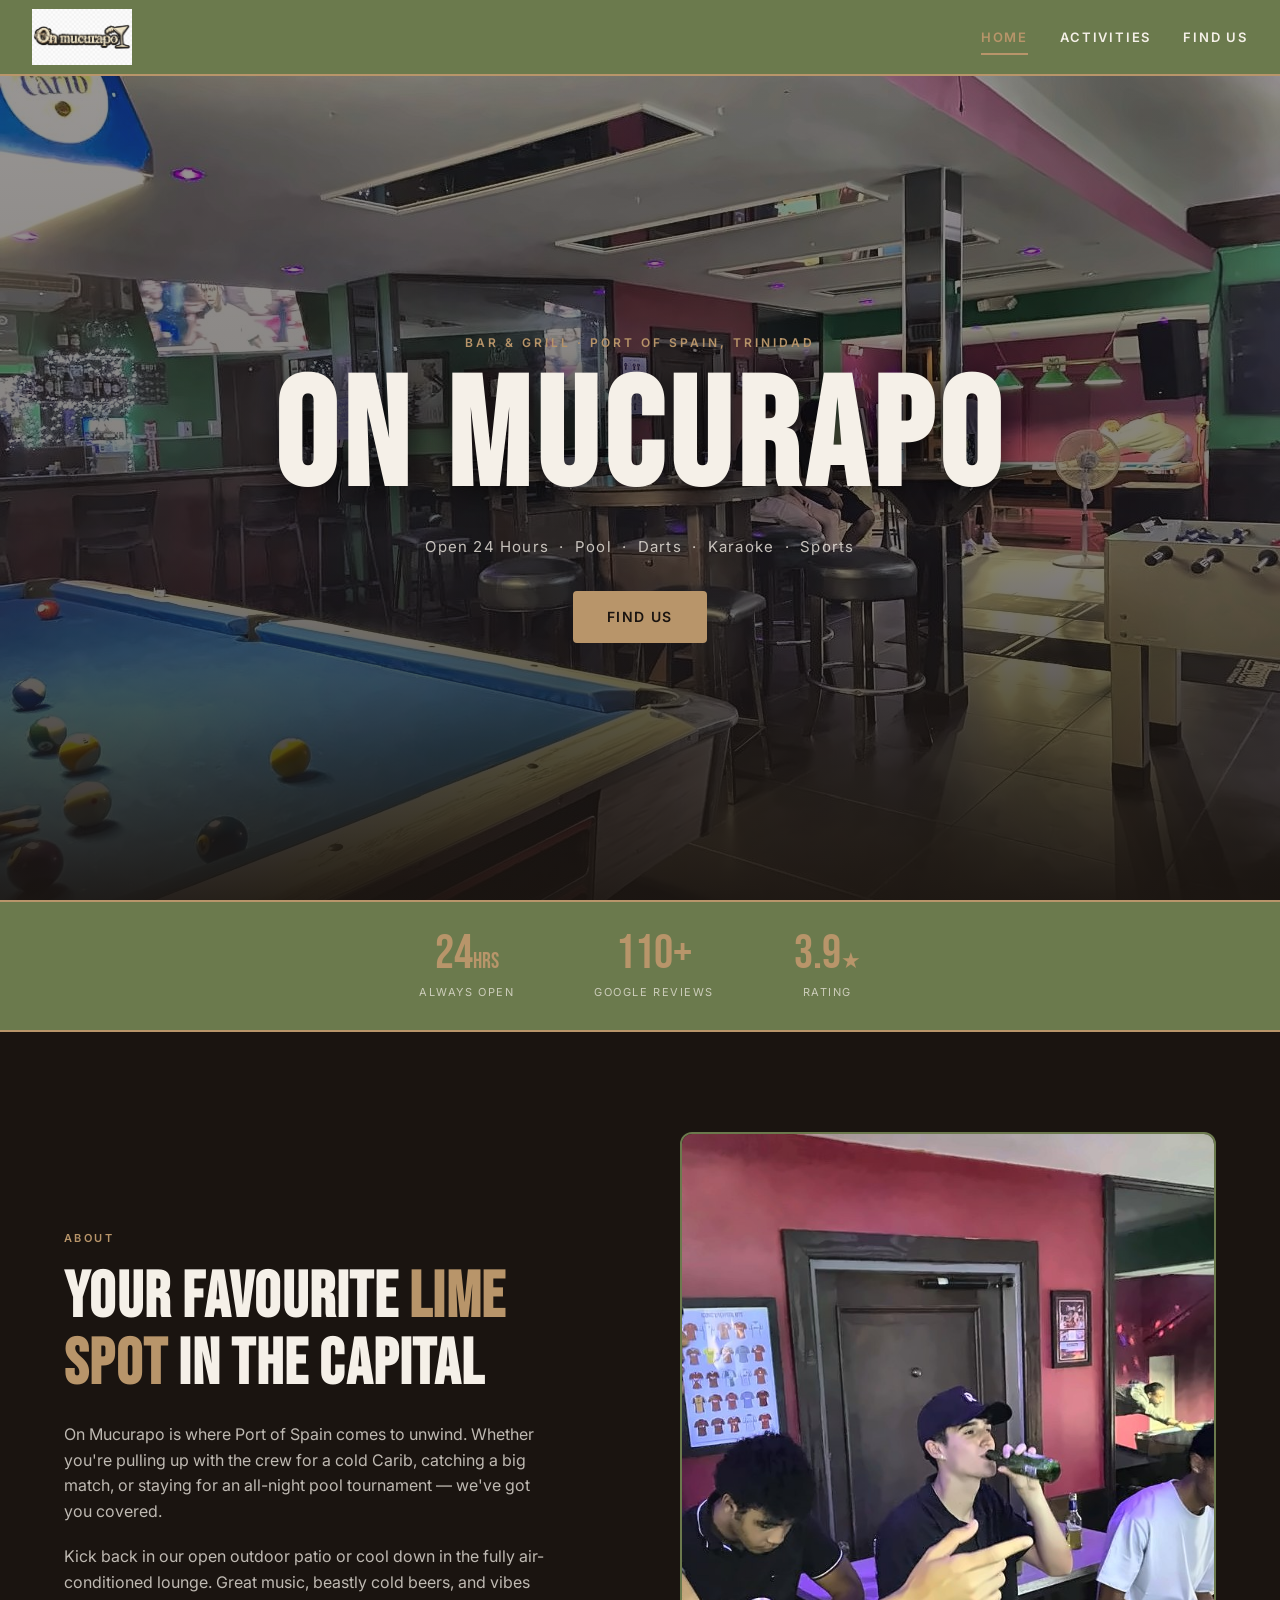
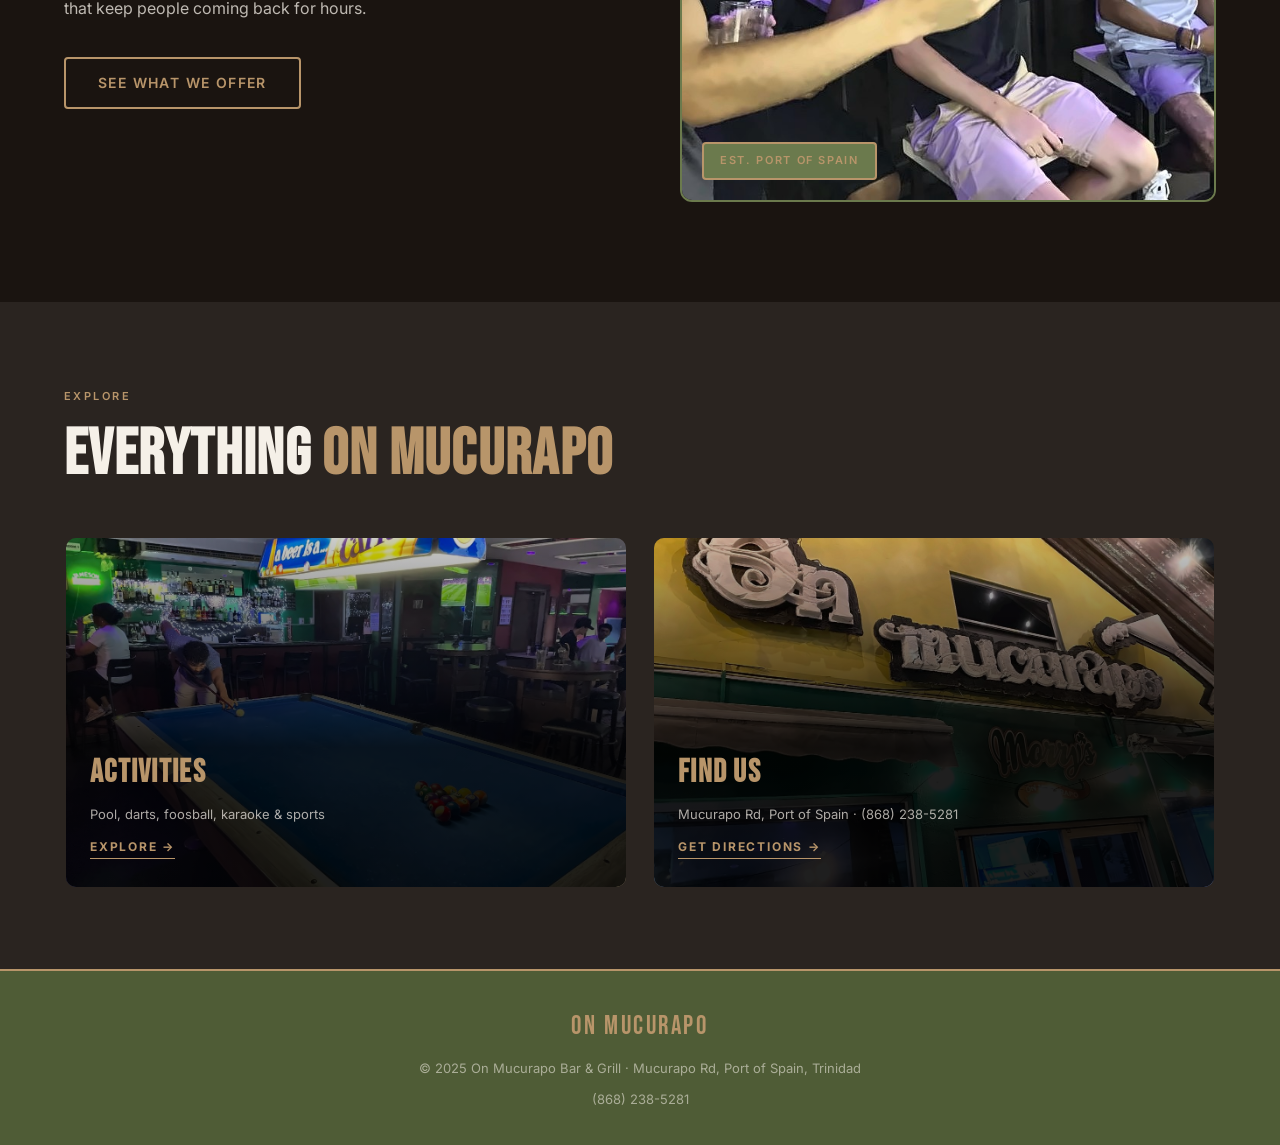
==== commit 97e24aa5: "Add logo, brass/olive theme, mobile optimization, activity lightbox - Real logo (assets/on mucurapo " ====
--- a/index.html
+++ b/index.html
@@ -2,9 +2,13 @@
 <html lang="en">
 <head>
   <meta charset="UTF-8" />
-  <meta name="viewport" content="width=device-width, initial-scale=1.0" />
+  <meta name="viewport" content="width=device-width, initial-scale=1.0, viewport-fit=cover" />
+  <meta name="theme-color" content="#6B7A4D" />
   <title>On Mucurapo — Bar & Grill · Port of Spain</title>
   <meta name="description" content="On Mucurapo Bar & Grill on Mucurapo Rd, Port of Spain. Open 24 hours. Pool, darts, foosball, karaoke, and sports." />
+  <link rel="icon" type="image/png" href="assets/on%20mucurapo%20logo.png" />
+  <link rel="preload" as="image" href="assets/on%20mucurapo%20logo.png" />
+  <link rel="preload" as="video" href="assets/On%20mucurapo%20video.mp4" type="video/mp4" />
   <link rel="preconnect" href="https://fonts.googleapis.com" />
   <link rel="preconnect" href="https://fonts.gstatic.com" crossorigin />
   <link href="https://fonts.googleapis.com/css2?family=Bebas+Neue&family=Inter:wght@400;600&display=swap" rel="stylesheet" />
@@ -15,8 +19,7 @@
   <!-- NAVBAR -->
   <nav class="navbar">
     <a href="index.html" class="nav-logo">
-      <img src="assets/logo.png" alt="On Mucurapo" class="nav-logo-img" onerror="this.style.display='none'; this.nextElementSibling.style.display='inline';" />
-      <span class="nav-logo-text" style="display:none;">ON MUCURAPO</span>
+      <img src="assets/on%20mucurapo%20logo.png" alt="On Mucurapo" class="nav-logo-img" />
     </a>
     <button class="nav-toggle" id="navToggle" aria-label="Toggle menu">
       <span></span><span></span><span></span>
@@ -24,15 +27,14 @@
     <ul class="nav-links" id="navLinks">
       <li><a href="index.html" class="active">Home</a></li>
       <li><a href="activities.html">Activities</a></li>
-      <li><a href="gallery.html">Gallery</a></li>
       <li><a href="contact.html">Find Us</a></li>
     </ul>
   </nav>
 
   <!-- HERO -->
   <section class="hero">
-    <video class="hero-video" autoplay muted loop playsinline poster="assets/07_pool_lounge_wide_edited.jpg">
-      <source src="assets/On mucurapo video.mp4" type="video/mp4" />
+    <video class="hero-video" autoplay muted loop playsinline webkit-playsinline preload="auto" poster="assets/07_pool_lounge_wide_edited.jpg">
+      <source src="assets/On%20mucurapo%20video.mp4" type="video/mp4" />
     </video>
     <div class="hero-overlay"></div>
     <div class="hero-content">
@@ -93,15 +95,6 @@
             <span class="page-link-arrow">Explore →</span>
           </div>
         </a>
-        <a href="gallery.html" class="page-link-card">
-          <div class="page-link-card-bg" style="background-image: url('assets/07_pool_lounge_wide_edited.jpg')"></div>
-          <div class="page-link-card-overlay"></div>
-          <div class="page-link-card-content">
-            <h3>Gallery</h3>
-            <p>Photos from inside On Mucurapo</p>
-            <span class="page-link-arrow">View Photos →</span>
-          </div>
-        </a>
         <a href="contact.html" class="page-link-card">
           <div class="page-link-card-bg" style="background-image: url('assets/05_exterior_sign_edited.jpg')"></div>
           <div class="page-link-card-overlay"></div>
--- a/style.css
+++ b/style.css
@@ -2,15 +2,17 @@
 *, *::before, *::after { box-sizing: border-box; margin: 0; padding: 0; }
 
 :root {
-  --yellow: #F5C700;
-  --green:  #1B6B3A;
-  --green2: #154F2C;
-  --dark:   #111111;
-  --card:   #1C1C1C;
-  --card2:  #222222;
-  --border: rgba(245,199,0,0.15);
+  --brass:  #B8956A;
+  --brass2: #8E6F4A;
+  --olive:  #6B7A4D;
+  --olive2: #4F5C36;
+  --tan:    #D4C5B9;
+  --dark:   #1A1410;
+  --card:   #2A2420;
+  --card2:  #332B26;
+  --border: rgba(184,149,106,0.18);
   --cream:  #F5F0E8;
-  --muted:  #999;
+  --muted:  #9A8B7E;
   --font-display: 'Bebas Neue', sans-serif;
   --font-body:    'Inter', sans-serif;
   --radius: 12px;
@@ -26,11 +28,23 @@
   font-size: 16px;
   line-height: 1.6;
   overflow-x: hidden;
+  -webkit-font-smoothing: antialiased;
+  -webkit-tap-highlight-color: transparent;
+  /* Page fade-in */
+  opacity: 0;
+  animation: pageFadeIn 0.4s ease forwards;
+}
+body.fade-out { opacity: 0; transition: opacity 0.25s ease; }
+
+@keyframes pageFadeIn {
+  from { opacity: 0; }
+  to   { opacity: 1; }
 }
 
 img { display: block; width: 100%; height: 100%; object-fit: cover; }
 a  { color: inherit; text-decoration: none; }
 ul { list-style: none; }
+button { font-family: inherit; }
 
 .container {
   max-width: 1200px;
@@ -38,9 +52,9 @@
   padding: 0 24px;
 }
 
-.section { padding: 100px 0; }
-
-.accent { color: var(--yellow); }
+.section { padding: clamp(60px, 9vw, 100px) 0; }
+
+.accent { color: var(--brass); }
 
 .section-label {
   display: inline-block;
@@ -49,13 +63,13 @@
   font-weight: 600;
   letter-spacing: 0.22em;
   text-transform: uppercase;
-  color: var(--yellow);
+  color: var(--brass);
   margin-bottom: 16px;
 }
 
 h2 {
   font-family: var(--font-display);
-  font-size: clamp(2.4rem, 5vw, 4rem);
+  font-size: clamp(2.2rem, 5vw, 4rem);
   line-height: 1.05;
   letter-spacing: 0.02em;
   margin-bottom: 24px;
@@ -64,7 +78,8 @@
 /* ── BUTTONS ──────────────────────────────────────────────── */
 .btn {
   display: inline-block;
-  padding: 14px 36px;
+  padding: 14px 32px;
+  min-height: 48px;
   border-radius: 4px;
   font-family: var(--font-body);
   font-size: 14px;
@@ -74,36 +89,28 @@
   cursor: pointer;
   transition: var(--transition);
   border: 2px solid transparent;
+  text-align: center;
+  line-height: 20px;
 }
 
 .btn-primary {
-  background: var(--yellow);
-  color: #000;
-  border-color: var(--yellow);
+  background: var(--brass);
+  color: var(--dark);
+  border-color: var(--brass);
 }
 .btn-primary:hover {
   background: transparent;
-  color: var(--yellow);
+  color: var(--brass);
 }
 
 .btn-outline {
   background: transparent;
-  color: var(--yellow);
-  border-color: var(--yellow);
+  color: var(--brass);
+  border-color: var(--brass);
 }
 .btn-outline:hover {
-  background: var(--yellow);
-  color: #000;
-}
-
-.btn-green {
-  background: var(--green);
-  color: var(--cream);
-  border-color: var(--green);
-}
-.btn-green:hover {
-  background: transparent;
-  color: var(--cream);
+  background: var(--brass);
+  color: var(--dark);
 }
 
 /* ── NAVBAR ───────────────────────────────────────────────── */
@@ -114,29 +121,31 @@
   display: flex;
   align-items: center;
   justify-content: space-between;
-  padding: 0 40px;
-  height: 68px;
-  background: var(--green);
-  border-bottom: 3px solid var(--yellow);
+  padding: 0 32px;
+  height: 76px;
+  background: var(--olive);
+  border-bottom: 2px solid var(--brass);
 }
 
 .nav-logo {
   display: flex;
   align-items: center;
-  height: 52px;
+  height: 60px;
+  flex-shrink: 0;
 }
 
 .nav-logo-img {
-  height: 44px;
+  height: 56px;
   width: auto;
   object-fit: contain;
+  display: block;
 }
 
 .nav-logo-text {
   font-family: var(--font-display);
   font-size: 1.7rem;
   letter-spacing: 0.08em;
-  color: var(--yellow);
+  color: var(--brass);
   text-shadow: 0 2px 6px rgba(0,0,0,0.5);
 }
 
@@ -149,17 +158,17 @@
 .nav-links a {
   font-size: 13px;
   font-weight: 600;
-  letter-spacing: 0.12em;
+  letter-spacing: 0.14em;
   text-transform: uppercase;
   color: var(--cream);
   transition: color var(--transition);
-  padding-bottom: 2px;
+  padding: 8px 0;
   border-bottom: 2px solid transparent;
 }
 .nav-links a:hover,
 .nav-links a.active {
-  color: var(--yellow);
-  border-bottom-color: var(--yellow);
+  color: var(--brass);
+  border-bottom-color: var(--brass);
 }
 
 .nav-toggle {
@@ -169,20 +178,25 @@
   background: none;
   border: none;
   cursor: pointer;
-  padding: 4px;
+  padding: 10px;
+  z-index: 101;
 }
 .nav-toggle span {
   display: block;
-  width: 24px;
+  width: 26px;
   height: 2px;
   background: var(--cream);
   transition: var(--transition);
-}
+  transform-origin: center;
+}
+.nav-toggle.open span:nth-child(1) { transform: translateY(7px) rotate(45deg); }
+.nav-toggle.open span:nth-child(2) { opacity: 0; }
+.nav-toggle.open span:nth-child(3) { transform: translateY(-7px) rotate(-45deg); }
 
 /* ── PAGE BANNER (inner pages) ────────────────────────────── */
 .page-banner {
   position: relative;
-  height: 280px;
+  height: clamp(200px, 32vw, 300px);
   display: flex;
   align-items: flex-end;
   overflow: hidden;
@@ -193,13 +207,13 @@
   inset: 0;
   background-size: cover;
   background-position: center;
-  filter: brightness(0.45);
+  filter: brightness(0.4);
 }
 
 .page-banner-content {
   position: relative;
   z-index: 1;
-  padding: 40px 40px;
+  padding: 32px 32px;
   width: 100%;
   max-width: 1200px;
   margin: 0 auto;
@@ -207,9 +221,9 @@
 
 .page-banner-content h1 {
   font-family: var(--font-display);
-  font-size: clamp(3rem, 7vw, 6rem);
+  font-size: clamp(2.8rem, 7vw, 6rem);
   letter-spacing: 0.04em;
-  color: #fff;
+  color: var(--cream);
   line-height: 1;
 }
 
@@ -220,14 +234,14 @@
 /* ── HERO (home only) ─────────────────────────────────────── */
 .hero {
   position: relative;
-  height: calc(100vh - 68px);
-  min-height: 560px;
+  height: calc(100vh - 76px);
+  min-height: 500px;
   display: flex;
   align-items: center;
   justify-content: center;
   text-align: center;
   overflow: hidden;
-  background: #000;
+  background: var(--dark);
 }
 
 .hero-video {
@@ -235,7 +249,7 @@
   inset: 0;
   width: 100%;
   height: 100%;
-  object-fit: contain;
+  object-fit: cover;
   z-index: 0;
 }
 
@@ -244,9 +258,9 @@
   inset: 0;
   background: linear-gradient(
     to bottom,
-    rgba(0,0,0,0.45) 0%,
-    rgba(0,0,0,0.55) 60%,
-    rgba(17,17,17,0.97) 100%
+    rgba(26,20,16,0.45) 0%,
+    rgba(26,20,16,0.55) 60%,
+    rgba(26,20,16,0.95) 100%
   );
   z-index: 1;
 }
@@ -259,43 +273,45 @@
 }
 
 .hero-tag {
-  font-size: 12px;
+  font-size: clamp(10px, 2vw, 12px);
   font-weight: 600;
   letter-spacing: 0.25em;
   text-transform: uppercase;
-  color: var(--yellow);
+  color: var(--brass);
   margin-bottom: 16px;
 }
 
 .hero-title {
   font-family: var(--font-display);
-  font-size: clamp(4rem, 12vw, 10rem);
+  font-size: clamp(3.5rem, 12vw, 10rem);
   line-height: 0.95;
   letter-spacing: 0.04em;
-  color: #fff;
-  text-shadow: 0 4px 32px rgba(0,0,0,0.6);
+  color: var(--cream);
+  text-shadow: 0 4px 32px rgba(0,0,0,0.7);
   margin-bottom: 20px;
 }
 
 .hero-sub {
-  font-size: 15px;
-  color: rgba(245,240,232,0.75);
+  font-size: clamp(13px, 2vw, 15px);
+  color: rgba(245,240,232,0.78);
   letter-spacing: 0.08em;
-  margin-bottom: 40px;
+  margin-bottom: 32px;
+  line-height: 1.7;
 }
 
 /* ── HOME: STATS BAR ──────────────────────────────────────── */
 .stats-bar {
-  background: var(--green);
-  border-top: 3px solid var(--yellow);
-  border-bottom: 3px solid var(--yellow);
-  padding: 32px 0;
+  background: var(--olive);
+  border-top: 2px solid var(--brass);
+  border-bottom: 2px solid var(--brass);
+  padding: 28px 0;
 }
 
 .stats-bar .container {
   display: flex;
   justify-content: center;
-  gap: 80px;
+  gap: clamp(20px, 8vw, 80px);
+  flex-wrap: wrap;
 }
 
 .stat { text-align: center; }
@@ -303,8 +319,8 @@
 .stat-num {
   display: block;
   font-family: var(--font-display);
-  font-size: 3rem;
-  color: var(--yellow);
+  font-size: clamp(2rem, 5vw, 3rem);
+  color: var(--brass);
   line-height: 1;
 }
 .stat-num small { font-size: 1.4rem; }
@@ -322,7 +338,7 @@
 .about-grid {
   display: grid;
   grid-template-columns: 1fr 1fr;
-  gap: 80px;
+  gap: clamp(40px, 8vw, 80px);
   align-items: center;
 }
 
@@ -337,16 +353,16 @@
   aspect-ratio: 4/5;
   border-radius: var(--radius);
   overflow: hidden;
-  border: 2px solid var(--green);
+  border: 2px solid var(--olive);
 }
 
 .about-image-badge {
   position: absolute;
   bottom: 20px;
   left: 20px;
-  background: var(--green);
-  border: 2px solid var(--yellow);
-  color: var(--yellow);
+  background: var(--olive);
+  border: 2px solid var(--brass);
+  color: var(--brass);
   font-size: 11px;
   font-weight: 600;
   letter-spacing: 0.15em;
@@ -357,27 +373,27 @@
 }
 
 /* ── HOME: PAGE LINK CARDS ────────────────────────────────── */
-.page-links { background: var(--card); padding: 80px 0; }
+.page-links { background: var(--card); padding: clamp(60px, 9vw, 80px) 0; }
 
 .page-links h2 { margin-bottom: 48px; }
 
 .page-links-grid {
   display: grid;
-  grid-template-columns: repeat(3, 1fr);
+  grid-template-columns: repeat(2, 1fr);
   gap: 24px;
 }
 
 .page-link-card {
   display: block;
   position: relative;
-  aspect-ratio: 4/3;
+  aspect-ratio: 16/10;
   border-radius: var(--radius);
   overflow: hidden;
   border: 2px solid transparent;
   transition: border-color var(--transition), transform var(--transition);
 }
 .page-link-card:hover {
-  border-color: var(--yellow);
+  border-color: var(--brass);
   transform: translateY(-6px);
 }
 
@@ -411,7 +427,7 @@
   font-family: var(--font-display);
   font-size: 2rem;
   letter-spacing: 0.04em;
-  color: var(--yellow);
+  color: var(--brass);
   margin-bottom: 6px;
 }
 
@@ -427,8 +443,8 @@
   font-weight: 700;
   letter-spacing: 0.15em;
   text-transform: uppercase;
-  color: var(--yellow);
-  border-bottom: 1px solid var(--yellow);
+  color: var(--brass);
+  border-bottom: 1px solid var(--brass);
   padding-bottom: 2px;
 }
 
@@ -451,13 +467,21 @@
   background-position: center;
   transition: transform var(--transition);
   border: 1px solid var(--border);
+  -webkit-tap-highlight-color: transparent;
 }
 .activity-card:hover { transform: translateY(-5px); }
+.activity-card:hover .activity-overlay {
+  background: linear-gradient(to top, rgba(0,0,0,0.92) 35%, rgba(0,0,0,0.2) 100%);
+}
+.activity-card:hover .activity-zoom {
+  opacity: 1;
+}
 
 .activity-overlay {
   position: absolute;
   inset: 0;
-  background: linear-gradient(to top, rgba(0,0,0,0.88) 40%, rgba(0,0,0,0.2) 100%);
+  background: linear-gradient(to top, rgba(0,0,0,0.85) 40%, rgba(0,0,0,0.2) 100%);
+  transition: background var(--transition);
 }
 
 .activity-content {
@@ -475,21 +499,40 @@
   font-family: var(--font-display);
   font-size: 2.2rem;
   letter-spacing: 0.04em;
-  color: var(--yellow);
+  color: var(--brass);
   margin-bottom: 8px;
 }
 
 .activity-content p {
   font-size: 14px;
-  color: rgba(245,240,232,0.72);
+  color: rgba(245,240,232,0.78);
   line-height: 1.5;
+}
+
+.activity-zoom {
+  position: absolute;
+  top: 16px;
+  right: 16px;
+  width: 40px;
+  height: 40px;
+  background: var(--brass);
+  color: var(--dark);
+  border-radius: 50%;
+  display: flex;
+  align-items: center;
+  justify-content: center;
+  font-size: 1.2rem;
+  font-weight: 700;
+  opacity: 0;
+  transition: opacity var(--transition);
+  z-index: 2;
 }
 
 /* ── BAR FEATURE ──────────────────────────────────────────── */
 .bar-feature {
   display: grid;
   grid-template-columns: 1fr 1fr;
-  min-height: 560px;
+  min-height: 500px;
 }
 
 .bar-feature-image {
@@ -498,184 +541,113 @@
 }
 
 .bar-feature-content {
-  background: var(--green2);
+  background: var(--olive2);
   display: flex;
   flex-direction: column;
   justify-content: center;
-  padding: 80px 72px;
-  border-left: 4px solid var(--yellow);
+  padding: clamp(48px, 7vw, 80px) clamp(28px, 6vw, 72px);
+  border-left: 4px solid var(--brass);
 }
 
 .bar-feature-content p {
-  color: rgba(245,240,232,0.78);
-  margin-bottom: 40px;
+  color: rgba(245,240,232,0.8);
+  margin-bottom: 32px;
   max-width: 420px;
-}
-
-/* ── GALLERY ──────────────────────────────────────────────── */
-.gallery-grid {
-  display: grid;
-  grid-template-columns: repeat(3, 1fr);
-  grid-auto-rows: 260px;
-  gap: 12px;
-  margin-top: 48px;
-}
-
-.gallery-item {
-  position: relative;
-  border-radius: var(--radius);
-  overflow: hidden;
-  cursor: pointer;
-  border: 1px solid rgba(245,199,0,0.1);
-}
-
-.gallery-item--wide { grid-column: span 2; }
-.gallery-item--tall { grid-row: span 2; }
-
-.gallery-item img { transition: transform 0.5s ease; }
-.gallery-item:hover img { transform: scale(1.06); }
-
-.gallery-hover {
-  position: absolute;
-  inset: 0;
-  background: rgba(27,107,58,0.3);
-  display: flex;
-  align-items: center;
-  justify-content: center;
-  opacity: 0;
-  transition: opacity var(--transition);
-}
-.gallery-item:hover .gallery-hover { opacity: 1; }
-
-.gallery-hover span {
-  border: 2px solid var(--yellow);
-  color: var(--yellow);
-  font-size: 12px;
-  font-weight: 600;
-  letter-spacing: 0.15em;
-  text-transform: uppercase;
-  padding: 10px 24px;
-  border-radius: 4px;
 }
 
 /* ── LIGHTBOX ─────────────────────────────────────────────── */
 .lightbox {
   position: fixed;
   inset: 0;
-  background: rgba(0,0,0,0.96);
+  background: rgba(0,0,0,0.95);
   z-index: 999;
   display: flex;
+  flex-direction: column;
   align-items: center;
   justify-content: center;
   opacity: 0;
   pointer-events: none;
   transition: opacity 0.3s ease;
+  padding: 60px 16px 80px;
 }
 .lightbox.active { opacity: 1; pointer-events: all; }
 
 .lightbox-img {
-  max-width: 90vw;
-  max-height: 88vh;
+  max-width: 92vw;
+  max-height: 75vh;
   width: auto;
   height: auto;
   object-fit: contain;
   border-radius: 8px;
-  border: 2px solid var(--green);
+  border: 2px solid var(--olive);
+  user-select: none;
+  -webkit-user-drag: none;
+}
+
+.lightbox-title {
+  margin-top: 20px;
+  font-family: var(--font-display);
+  font-size: clamp(1.6rem, 4vw, 2.4rem);
+  letter-spacing: 0.06em;
+  color: var(--brass);
+  text-align: center;
+}
+
+.lightbox-counter {
+  margin-top: 6px;
+  font-size: 12px;
+  letter-spacing: 0.2em;
+  text-transform: uppercase;
+  color: var(--muted);
 }
 
 .lightbox-close {
   position: absolute;
-  top: 24px; right: 32px;
-  background: none; border: none;
+  top: 20px;
+  right: 24px;
+  background: rgba(0,0,0,0.4);
+  border: 1px solid var(--border);
   color: var(--cream);
-  font-size: 2.5rem;
+  font-size: 1.8rem;
   cursor: pointer;
-  opacity: 0.7;
-  transition: opacity var(--transition), color var(--transition);
-}
-.lightbox-close:hover { opacity: 1; color: var(--yellow); }
+  width: 48px;
+  height: 48px;
+  border-radius: 50%;
+  display: flex;
+  align-items: center;
+  justify-content: center;
+  transition: background var(--transition), color var(--transition);
+}
+.lightbox-close:hover { background: var(--brass); color: var(--dark); }
 
 .lightbox-prev,
 .lightbox-next {
   position: absolute;
   top: 50%;
   transform: translateY(-50%);
-  background: rgba(27,107,58,0.5);
-  border: 1px solid var(--green);
+  background: rgba(107,122,77,0.55);
+  border: 1px solid var(--olive);
   color: var(--cream);
-  font-size: 1.5rem;
-  padding: 16px 20px;
+  font-size: 1.4rem;
+  width: 56px;
+  height: 56px;
+  display: flex;
+  align-items: center;
+  justify-content: center;
   cursor: pointer;
-  border-radius: 6px;
+  border-radius: 50%;
   transition: background var(--transition), color var(--transition);
 }
-.lightbox-prev { left: 24px; }
-.lightbox-next { right: 24px; }
+.lightbox-prev { left: 16px; }
+.lightbox-next { right: 16px; }
 .lightbox-prev:hover,
-.lightbox-next:hover { background: var(--yellow); color: #000; }
-
-/* ── REVIEWS ──────────────────────────────────────────────── */
-.reviews-badge {
-  display: flex;
-  align-items: center;
-  gap: 12px;
-  margin-bottom: 48px;
-}
-
-.reviews-stars { color: var(--yellow); font-size: 1.4rem; }
-
-.reviews-score {
-  font-family: var(--font-display);
-  font-size: 2.4rem;
-  color: var(--cream);
-}
-
-.reviews-count { font-size: 13px; color: var(--muted); }
-
-.reviews-grid {
-  display: grid;
-  grid-template-columns: repeat(3, 1fr);
-  gap: 24px;
-}
-
-.review-card {
-  background: var(--card2);
-  border: 1px solid var(--border);
-  border-radius: var(--radius);
-  padding: 32px;
-  transition: border-color var(--transition), transform var(--transition);
-}
-.review-card:hover {
-  border-color: rgba(245,199,0,0.4);
-  transform: translateY(-4px);
-}
-
-.review-stars { color: var(--yellow); font-size: 1.1rem; margin-bottom: 16px; }
-
-.review-text {
-  font-size: 15px;
-  color: rgba(245,240,232,0.8);
-  line-height: 1.7;
-  font-style: italic;
-  margin-bottom: 24px;
-}
-
-.review-author { border-top: 1px solid rgba(255,255,255,0.06); padding-top: 16px; }
-
-.review-name {
-  display: block;
-  font-weight: 600;
-  font-size: 14px;
-  margin-bottom: 2px;
-}
-
-.review-meta { display: block; font-size: 12px; color: var(--muted); }
+.lightbox-next:hover { background: var(--brass); color: var(--dark); }
 
 /* ── CONTACT ──────────────────────────────────────────────── */
 .contact-grid {
   display: grid;
   grid-template-columns: 1fr 1fr;
-  gap: 80px;
+  gap: clamp(40px, 8vw, 80px);
   align-items: start;
 }
 
@@ -696,29 +668,31 @@
   font-size: 11px;
   letter-spacing: 0.15em;
   text-transform: uppercase;
-  color: var(--yellow);
+  color: var(--brass);
   margin-bottom: 4px;
 }
 
 .contact-list span,
 .contact-list a {
   font-size: 15px;
-  color: rgba(245,240,232,0.8);
-}
-.contact-list a:hover { color: var(--yellow); }
+  color: rgba(245,240,232,0.85);
+  word-break: break-word;
+}
+.contact-list a:hover { color: var(--brass); }
 
 .contact-map iframe {
   border-radius: var(--radius);
   display: block;
-  filter: grayscale(30%) invert(92%) hue-rotate(180deg);
+  filter: grayscale(40%) contrast(0.95) hue-rotate(20deg);
   width: 100%;
+  border: 2px solid var(--olive);
 }
 
 /* ── FOOTER ───────────────────────────────────────────────── */
 .footer {
-  background: var(--green2);
-  border-top: 3px solid var(--yellow);
-  padding: 40px 24px;
+  background: var(--olive2);
+  border-top: 2px solid var(--brass);
+  padding: 36px 24px;
   text-align: center;
 }
 
@@ -731,67 +705,92 @@
 
 .footer-logo {
   font-family: var(--font-display);
-  font-size: 1.8rem;
+  font-size: 1.6rem;
   letter-spacing: 0.1em;
-  color: var(--yellow);
+  color: var(--brass);
 }
 
 .footer-copy,
-.footer-phone { font-size: 13px; color: rgba(245,240,232,0.55); }
-
-.footer-phone a:hover { color: var(--yellow); }
+.footer-phone {
+  font-size: 13px;
+  color: rgba(245,240,232,0.55);
+  max-width: 100%;
+}
+
+.footer-phone a:hover { color: var(--brass); }
 
 /* ── RESPONSIVE ───────────────────────────────────────────── */
 @media (max-width: 1024px) {
   .bar-feature { grid-template-columns: 1fr; }
-  .bar-feature-image { min-height: 360px; }
-  .bar-feature-content { padding: 60px 40px; }
-  .stats-bar .container { gap: 40px; }
+  .bar-feature-image { min-height: 320px; }
 }
 
 @media (max-width: 768px) {
-  .section { padding: 64px 0; }
-  .navbar { padding: 0 24px; }
+  body { font-size: 15px; }
+
+  .navbar { padding: 0 20px; height: 68px; }
+  .nav-logo-img { height: 48px; }
   .nav-toggle { display: flex; }
 
   .nav-links {
     position: fixed;
-    inset: 0;
-    background: rgba(21,79,44,0.98);
+    inset: 68px 0 0 0;
+    background: rgba(79,92,54,0.98);
     backdrop-filter: blur(20px);
     flex-direction: column;
     justify-content: center;
-    gap: 32px;
+    gap: 36px;
     transform: translateX(100%);
     transition: transform 0.35s ease;
     z-index: 99;
   }
   .nav-links.open { transform: translateX(0); }
-  .nav-links a { font-size: 15px; }
-
-  .about-grid { grid-template-columns: 1fr; gap: 48px; }
-  .stats-bar .container { gap: 24px; flex-wrap: wrap; }
+  .nav-links a {
+    font-size: 18px;
+    padding: 12px 20px;
+  }
+
+  body.menu-open { overflow: hidden; }
+
+  .hero { height: calc(100vh - 68px); min-height: 480px; }
+
+  .about-grid { grid-template-columns: 1fr; gap: 40px; }
 
   .page-links-grid { grid-template-columns: 1fr; }
 
-  .activities-grid { grid-template-columns: 1fr; }
-
-  .gallery-grid {
-    grid-template-columns: repeat(2, 1fr);
-    grid-auto-rows: 200px;
+  .activities-grid { grid-template-columns: 1fr; gap: 18px; }
+  .activity-card { aspect-ratio: 4/3; }
+
+  .contact-grid { grid-template-columns: 1fr; gap: 36px; }
+  .contact-map iframe { height: 320px; }
+
+  .lightbox-prev, .lightbox-next {
+    width: 48px;
+    height: 48px;
+    font-size: 1.2rem;
   }
-  .gallery-item--wide { grid-column: span 1; }
-  .gallery-item--tall { grid-row: span 1; }
-
-  .reviews-grid { grid-template-columns: 1fr; }
-  .contact-grid { grid-template-columns: 1fr; gap: 48px; }
-
   .lightbox-prev { left: 8px; }
   .lightbox-next { right: 8px; }
+  .lightbox { padding: 50px 8px 60px; }
+  .lightbox-img { max-height: 70vh; }
 }
 
 @media (max-width: 480px) {
-  .gallery-grid { grid-template-columns: 1fr; grid-auto-rows: 240px; }
-  .hero-title { font-size: clamp(3rem, 16vw, 5rem); }
-  .page-banner { height: 200px; }
-}
+  .container { padding: 0 18px; }
+  .hero-content { padding: 0 16px; }
+  .stats-bar .container { gap: 24px; }
+  .stat-num { font-size: 2rem; }
+  .activity-content { padding: 22px 22px; }
+  .activity-content h3 { font-size: 1.8rem; }
+  .activity-content p { font-size: 13px; }
+  .page-banner-content { padding: 28px 20px; }
+  .lightbox-title { font-size: 1.4rem; margin-top: 16px; }
+}
+
+/* Reduce motion */
+@media (prefers-reduced-motion: reduce) {
+  *, *::before, *::after {
+    animation-duration: 0.01ms !important;
+    transition-duration: 0.01ms !important;
+  }
+}
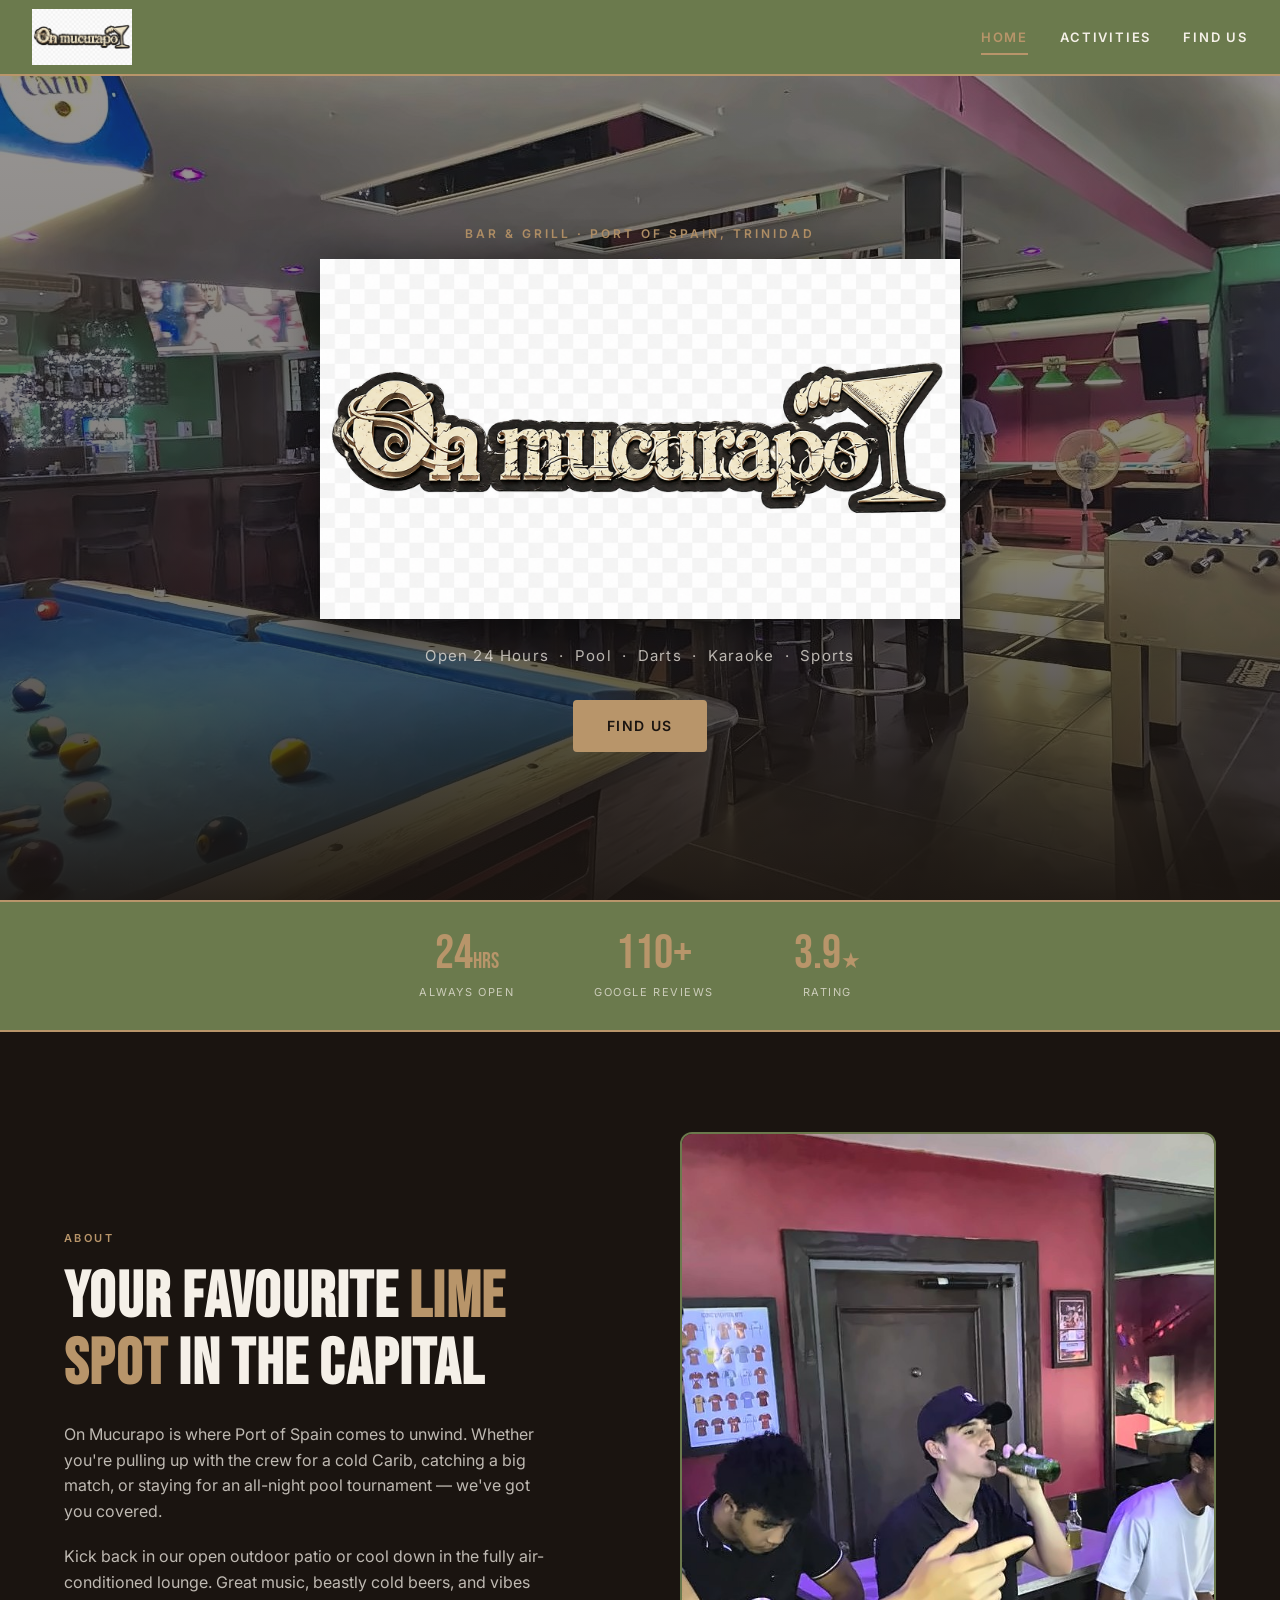
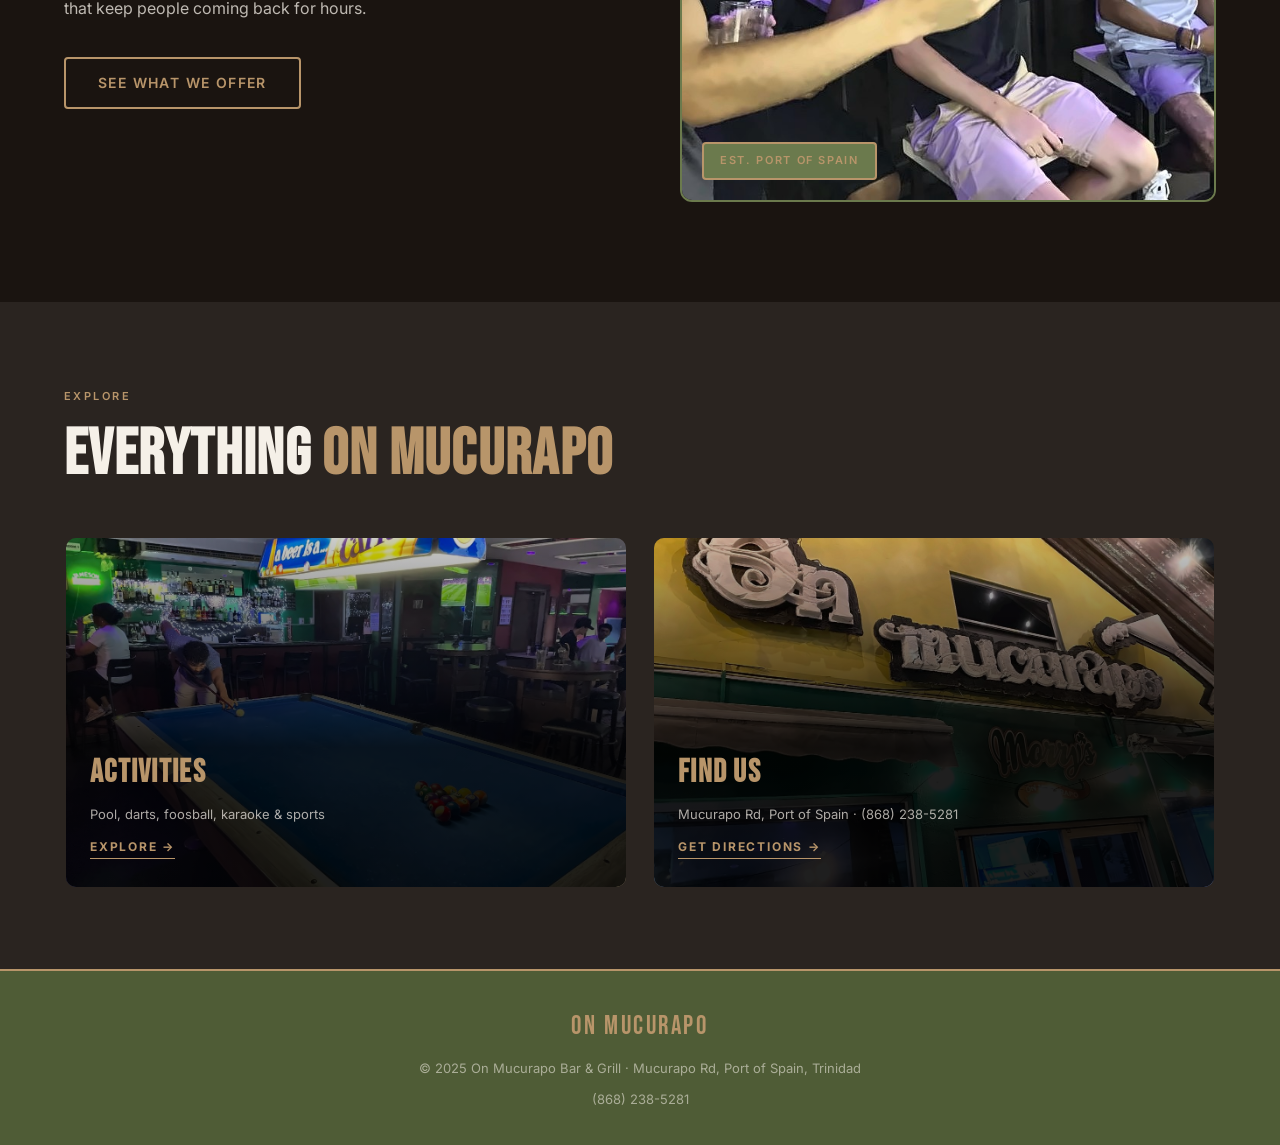
==== commit 8b27c880: "Use logo in hero, per-activity image sets, full-image banners, yellow CTA - Hero now displays the br" ====
--- a/index.html
+++ b/index.html
@@ -39,7 +39,8 @@
     <div class="hero-overlay"></div>
     <div class="hero-content">
       <p class="hero-tag">Bar &amp; Grill · Port of Spain, Trinidad</p>
-      <h1 class="hero-title">On Mucurapo</h1>
+      <h1 class="hero-title-sr">On Mucurapo</h1>
+      <img class="hero-logo" src="assets/on%20mucurapo%20logo.png" alt="On Mucurapo" />
       <p class="hero-sub">Open 24 Hours &nbsp;·&nbsp; Pool &nbsp;·&nbsp; Darts &nbsp;·&nbsp; Karaoke &nbsp;·&nbsp; Sports</p>
       <a href="contact.html" class="btn btn-primary">Find Us</a>
     </div>
--- a/style.css
+++ b/style.css
@@ -113,6 +113,18 @@
   color: var(--dark);
 }
 
+.btn-yellow {
+  background: #F5C700;
+  color: #1B6B3A;
+  border-color: #F5C700;
+  font-weight: 700;
+}
+.btn-yellow:hover {
+  background: transparent;
+  color: #F5C700;
+  border-color: #F5C700;
+}
+
 /* ── NAVBAR ───────────────────────────────────────────────── */
 .navbar {
   position: sticky;
@@ -139,6 +151,9 @@
   width: auto;
   object-fit: contain;
   display: block;
+  background: transparent;
+  border: 0;
+  outline: 0;
 }
 
 .nav-logo-text {
@@ -196,10 +211,11 @@
 /* ── PAGE BANNER (inner pages) ────────────────────────────── */
 .page-banner {
   position: relative;
-  height: clamp(200px, 32vw, 300px);
+  height: clamp(220px, 36vw, 380px);
   display: flex;
   align-items: flex-end;
   overflow: hidden;
+  background: var(--dark);
 }
 
 .page-banner-bg {
@@ -208,6 +224,21 @@
   background-size: cover;
   background-position: center;
   filter: brightness(0.4);
+}
+
+/* "contain" variant: shows the FULL image, never cropped */
+.page-banner--contain {
+  height: clamp(280px, 42vw, 440px);
+  background: var(--dark);
+}
+.page-banner--contain .page-banner-img {
+  position: absolute;
+  inset: 0;
+  width: 100%;
+  height: 100%;
+  object-fit: contain;
+  object-position: center;
+  filter: brightness(0.85);
 }
 
 .page-banner-content {
@@ -281,14 +312,25 @@
   margin-bottom: 16px;
 }
 
-.hero-title {
-  font-family: var(--font-display);
-  font-size: clamp(3.5rem, 12vw, 10rem);
-  line-height: 0.95;
-  letter-spacing: 0.04em;
-  color: var(--cream);
-  text-shadow: 0 4px 32px rgba(0,0,0,0.7);
-  margin-bottom: 20px;
+.hero-title-sr {
+  position: absolute;
+  width: 1px;
+  height: 1px;
+  padding: 0;
+  margin: -1px;
+  overflow: hidden;
+  clip: rect(0, 0, 0, 0);
+  white-space: nowrap;
+  border: 0;
+}
+
+.hero-logo {
+  display: block;
+  width: auto;
+  height: auto;
+  max-width: clamp(280px, 65vw, 640px);
+  margin: 0 auto 24px;
+  filter: drop-shadow(0 6px 24px rgba(0,0,0,0.6));
 }
 
 .hero-sub {
@@ -536,8 +578,19 @@
 }
 
 .bar-feature-image {
-  background-size: cover;
-  background-position: center;
+  position: relative;
+  background: var(--dark);
+  display: flex;
+  align-items: center;
+  justify-content: center;
+  overflow: hidden;
+}
+.bar-feature-image img {
+  width: 100%;
+  height: 100%;
+  object-fit: contain;
+  object-position: center;
+  display: block;
 }
 
 .bar-feature-content {
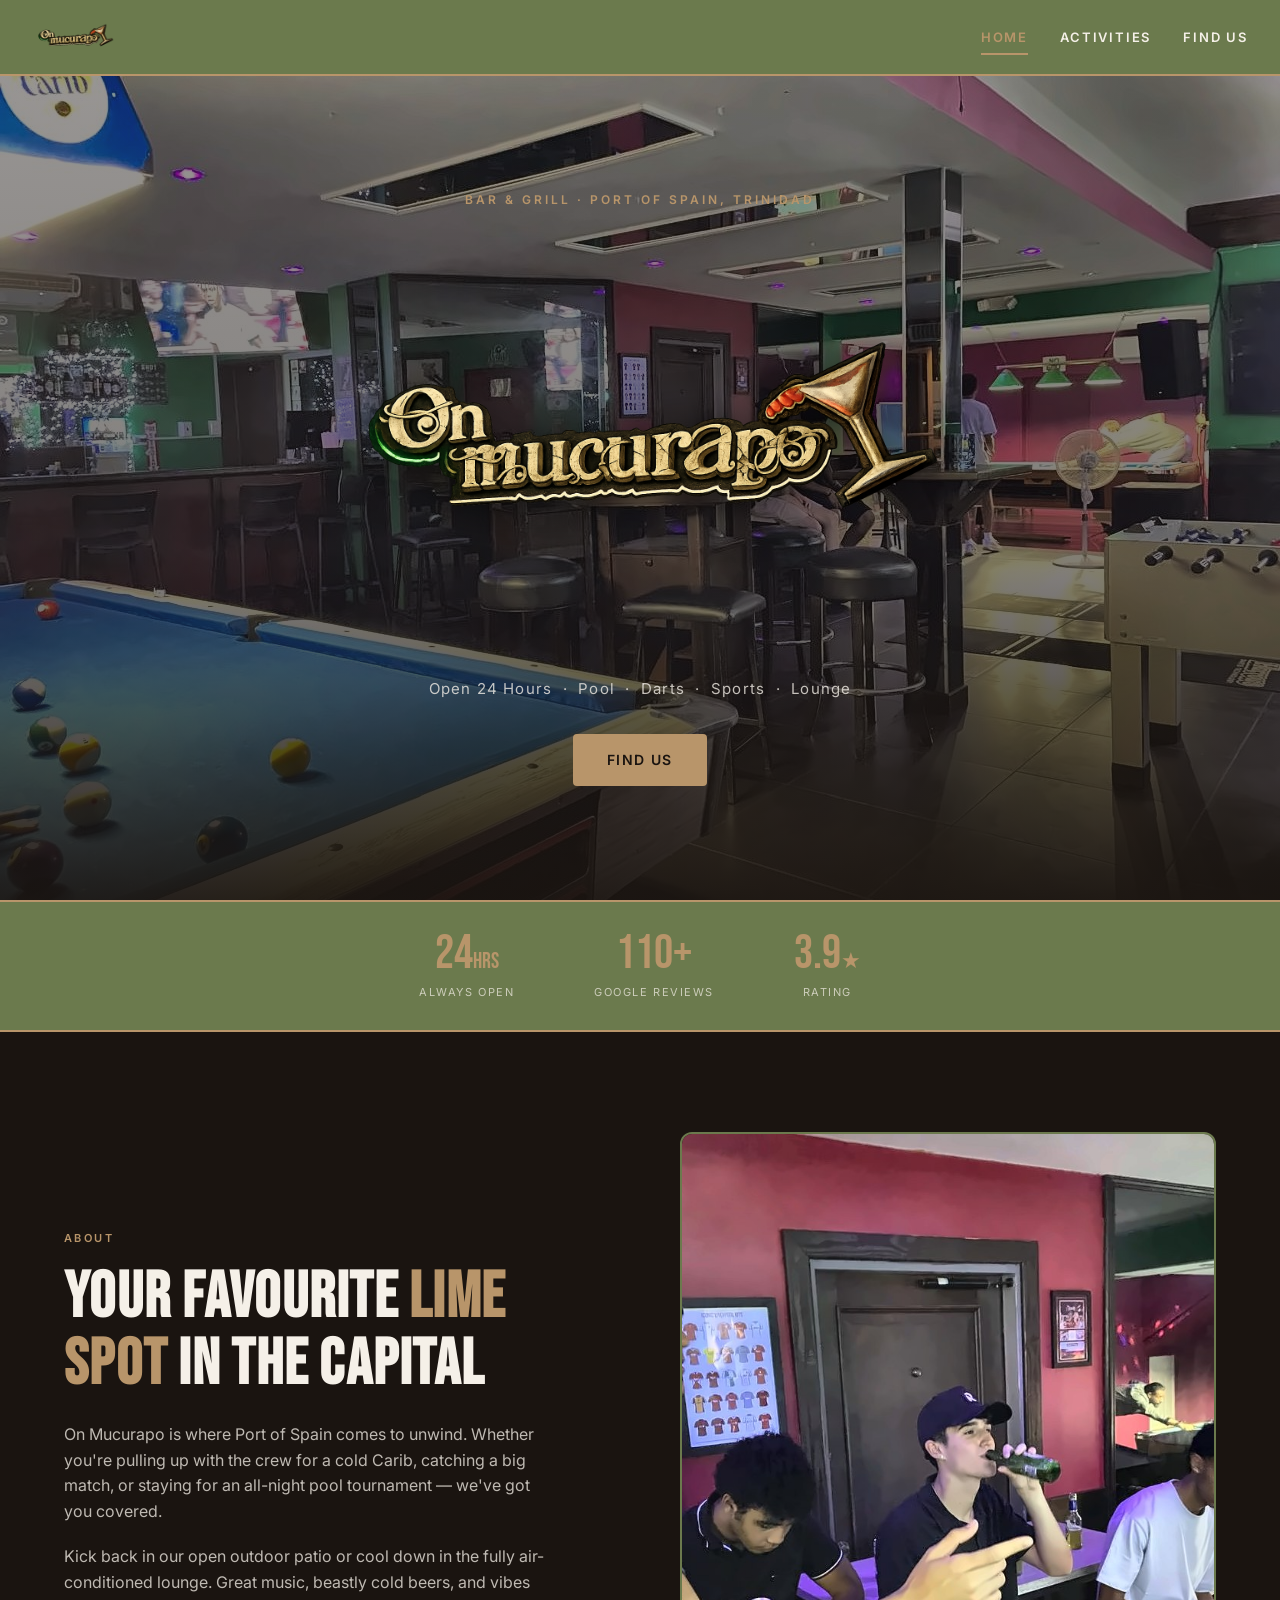
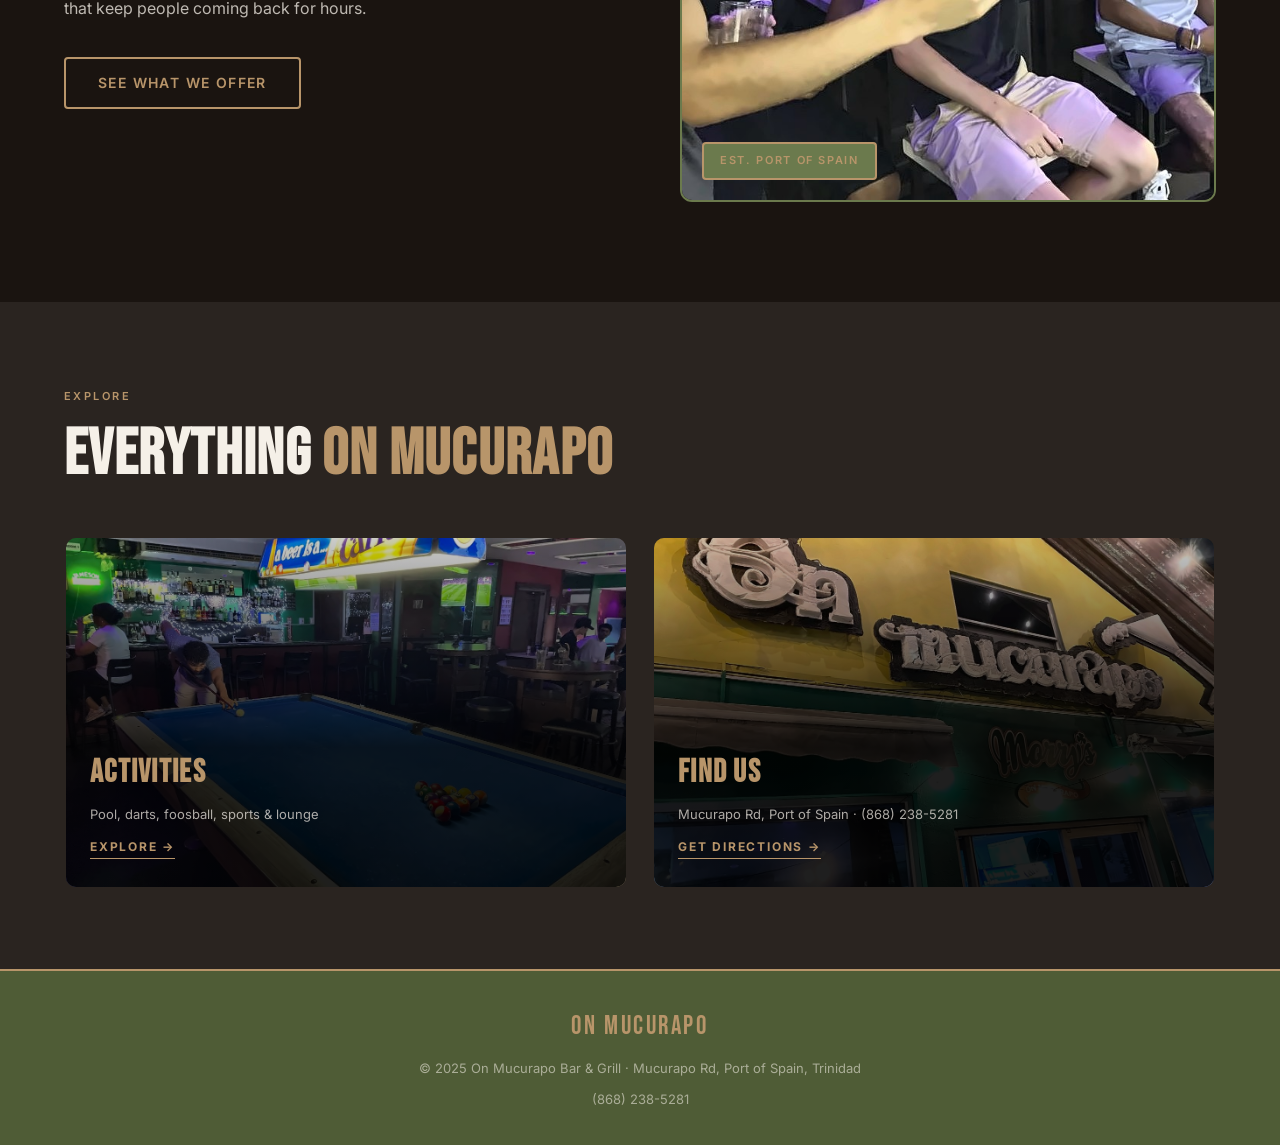
==== commit e1632a4e: "Use new logo, remove karaoke, clean up Find Us page - Switch logo references to "On mucurapo new log" ====
--- a/index.html
+++ b/index.html
@@ -5,9 +5,9 @@
   <meta name="viewport" content="width=device-width, initial-scale=1.0, viewport-fit=cover" />
   <meta name="theme-color" content="#6B7A4D" />
   <title>On Mucurapo — Bar & Grill · Port of Spain</title>
-  <meta name="description" content="On Mucurapo Bar & Grill on Mucurapo Rd, Port of Spain. Open 24 hours. Pool, darts, foosball, karaoke, and sports." />
-  <link rel="icon" type="image/png" href="assets/on%20mucurapo%20logo.png" />
-  <link rel="preload" as="image" href="assets/on%20mucurapo%20logo.png" />
+  <meta name="description" content="On Mucurapo Bar & Grill on Mucurapo Rd, Port of Spain. Open 24 hours. Pool, darts, foosball, sports, and lounge." />
+  <link rel="icon" type="image/png" href="assets/On%20mucurapo%20new%20logo.png" />
+  <link rel="preload" as="image" href="assets/On%20mucurapo%20new%20logo.png" />
   <link rel="preload" as="video" href="assets/On%20mucurapo%20video.mp4" type="video/mp4" />
   <link rel="preconnect" href="https://fonts.googleapis.com" />
   <link rel="preconnect" href="https://fonts.gstatic.com" crossorigin />
@@ -19,7 +19,7 @@
   <!-- NAVBAR -->
   <nav class="navbar">
     <a href="index.html" class="nav-logo">
-      <img src="assets/on%20mucurapo%20logo.png" alt="On Mucurapo" class="nav-logo-img" />
+      <img src="assets/On%20mucurapo%20new%20logo.png" alt="On Mucurapo" class="nav-logo-img" />
     </a>
     <button class="nav-toggle" id="navToggle" aria-label="Toggle menu">
       <span></span><span></span><span></span>
@@ -40,8 +40,8 @@
     <div class="hero-content">
       <p class="hero-tag">Bar &amp; Grill · Port of Spain, Trinidad</p>
       <h1 class="hero-title-sr">On Mucurapo</h1>
-      <img class="hero-logo" src="assets/on%20mucurapo%20logo.png" alt="On Mucurapo" />
-      <p class="hero-sub">Open 24 Hours &nbsp;·&nbsp; Pool &nbsp;·&nbsp; Darts &nbsp;·&nbsp; Karaoke &nbsp;·&nbsp; Sports</p>
+      <img class="hero-logo" src="assets/On%20mucurapo%20new%20logo.png" alt="On Mucurapo" />
+      <p class="hero-sub">Open 24 Hours &nbsp;·&nbsp; Pool &nbsp;·&nbsp; Darts &nbsp;·&nbsp; Sports &nbsp;·&nbsp; Lounge</p>
       <a href="contact.html" class="btn btn-primary">Find Us</a>
     </div>
   </section>
@@ -92,7 +92,7 @@
           <div class="page-link-card-overlay"></div>
           <div class="page-link-card-content">
             <h3>Activities</h3>
-            <p>Pool, darts, foosball, karaoke & sports</p>
+            <p>Pool, darts, foosball, sports & lounge</p>
             <span class="page-link-arrow">Explore →</span>
           </div>
         </a>
--- a/style.css
+++ b/style.css
@@ -226,19 +226,29 @@
   filter: brightness(0.4);
 }
 
-/* "contain" variant: shows the FULL image, never cropped */
-.page-banner--contain {
-  height: clamp(280px, 42vw, 440px);
+/* Solid variant: clean dark banner, no image — used on Find Us */
+.page-banner--solid {
+  height: clamp(180px, 26vw, 260px);
+  background: linear-gradient(135deg, var(--olive2) 0%, var(--dark) 100%);
+  border-bottom: 2px solid var(--brass);
+}
+
+/* Exterior feature: full-width clean image showing the storefront */
+.exterior-feature {
+  width: 100%;
   background: var(--dark);
-}
-.page-banner--contain .page-banner-img {
-  position: absolute;
-  inset: 0;
+  display: flex;
+  justify-content: center;
+  padding: 0;
+  border-bottom: 1px solid var(--border);
+}
+.exterior-feature img {
   width: 100%;
-  height: 100%;
+  max-width: 1400px;
+  height: auto;
+  max-height: 60vh;
   object-fit: contain;
-  object-position: center;
-  filter: brightness(0.85);
+  display: block;
 }
 
 .page-banner-content {
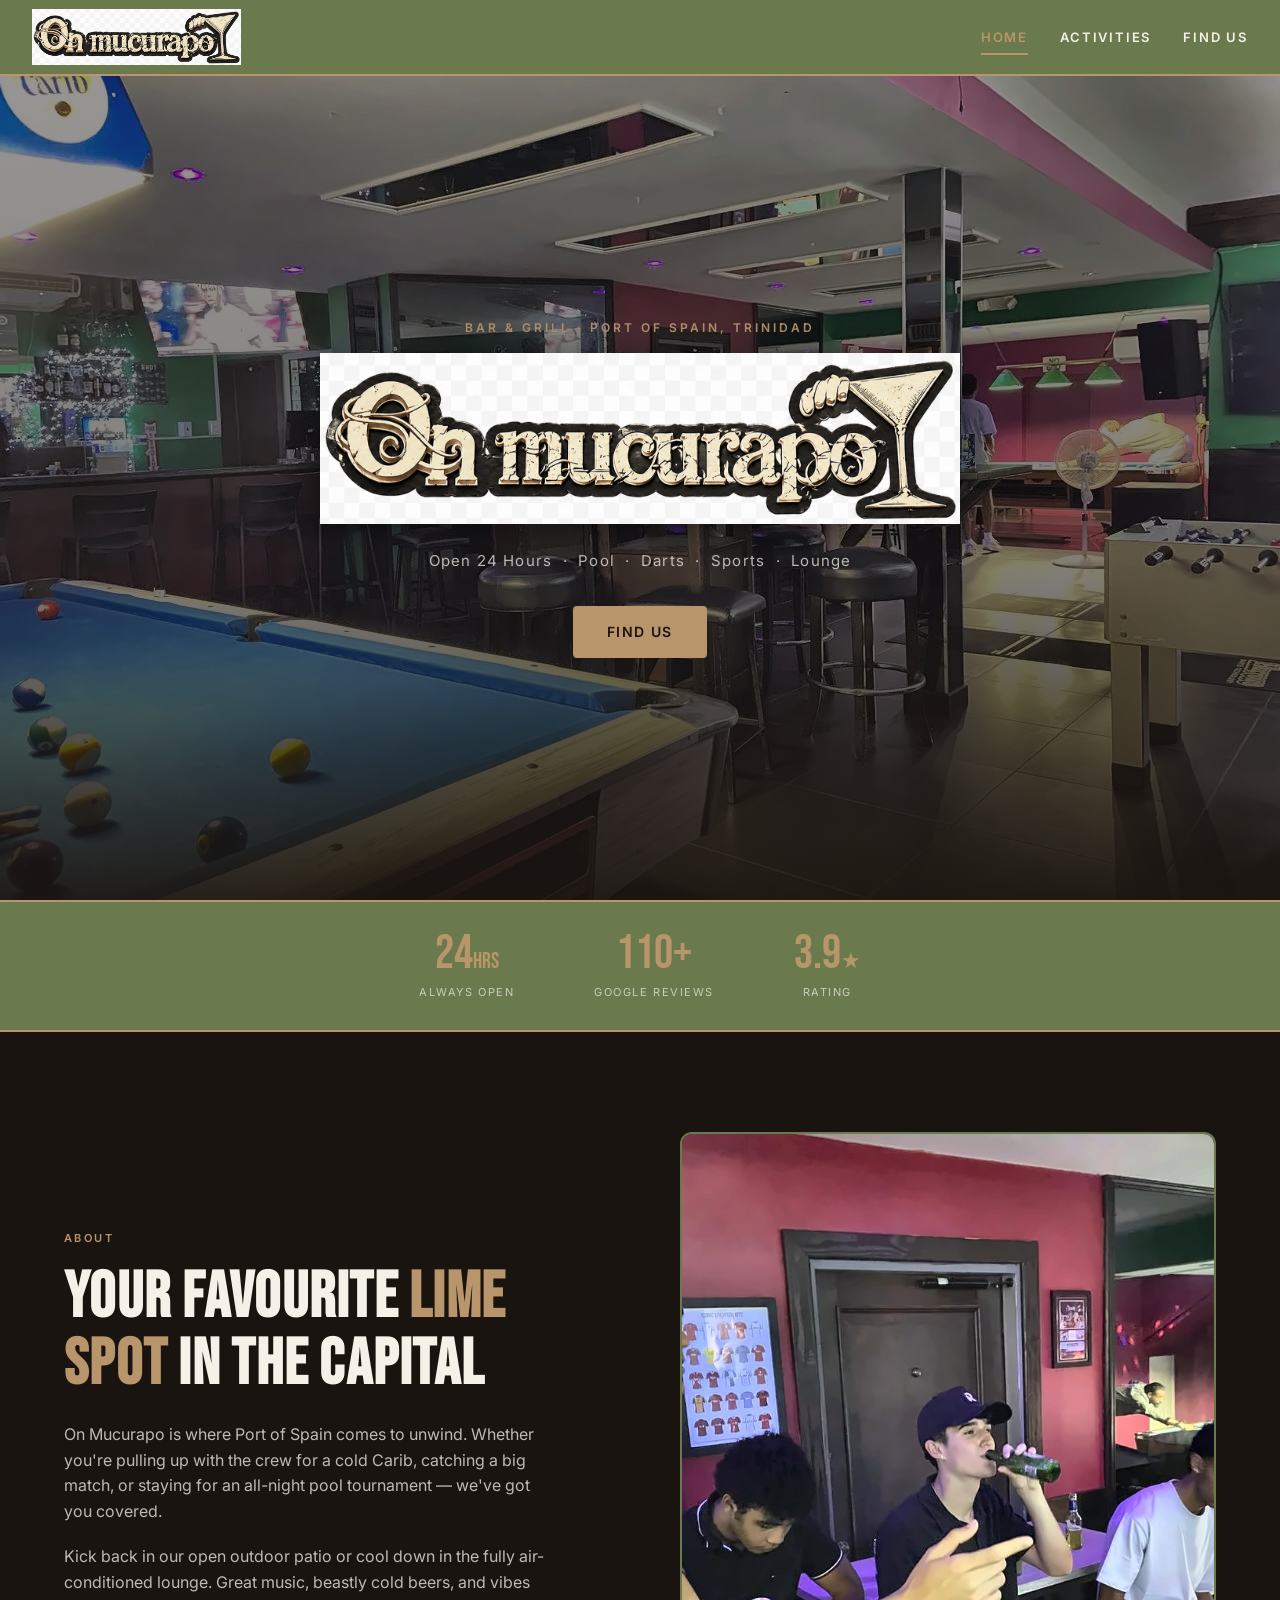
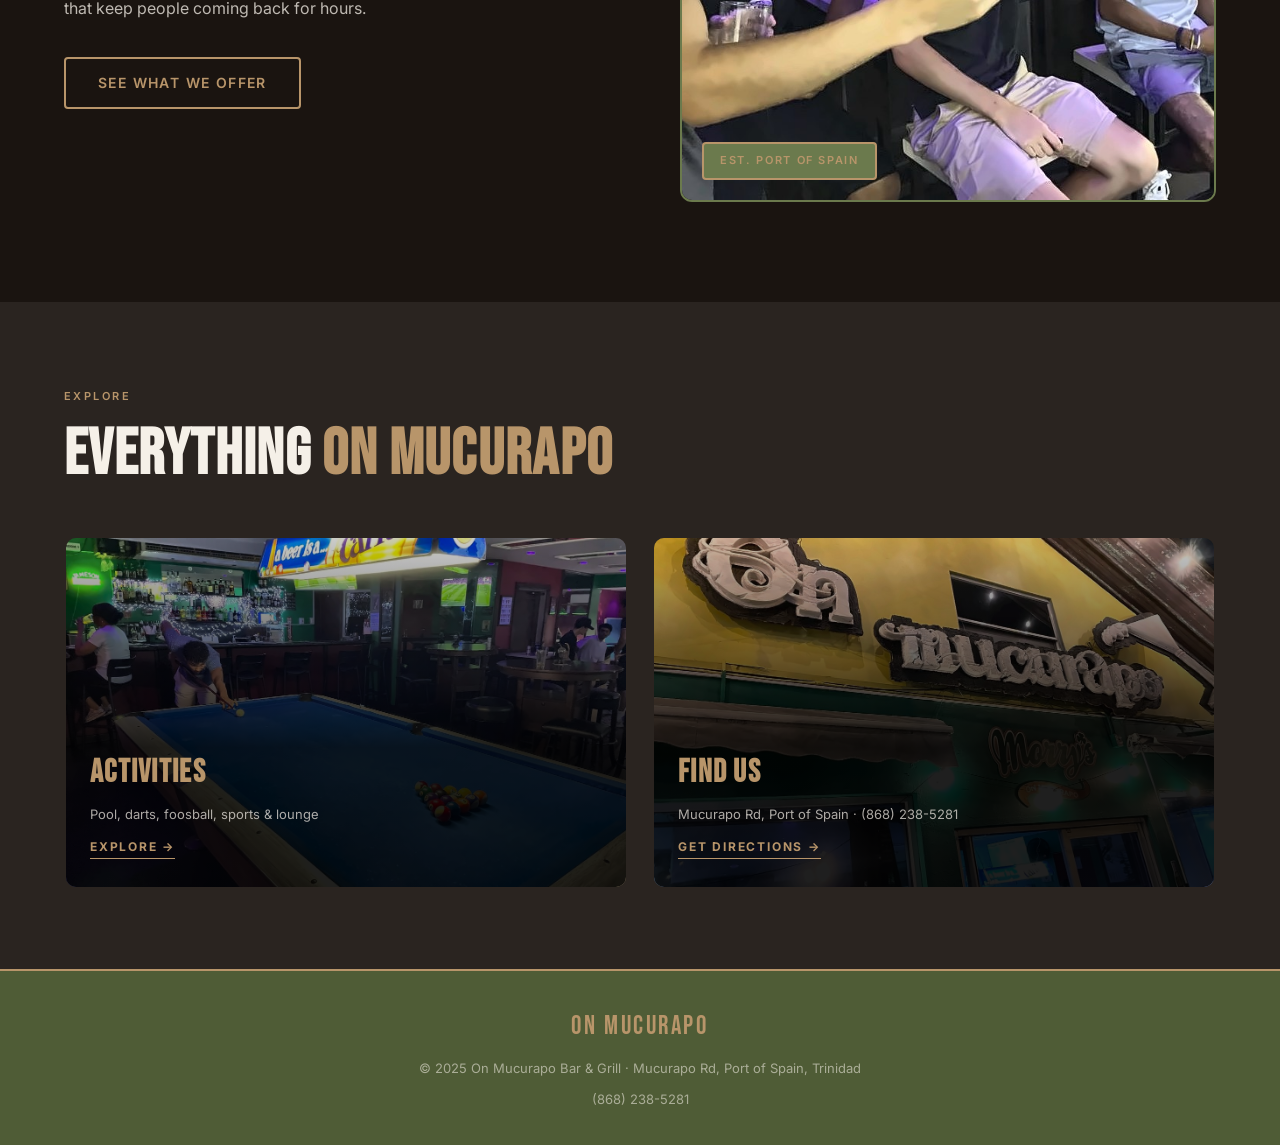
==== commit ee434a92: "Use newest logo, crop Find Us exterior to sign only - Switch all logo references to "Newest logo.png" ====
--- a/index.html
+++ b/index.html
@@ -6,8 +6,8 @@
   <meta name="theme-color" content="#6B7A4D" />
   <title>On Mucurapo — Bar & Grill · Port of Spain</title>
   <meta name="description" content="On Mucurapo Bar & Grill on Mucurapo Rd, Port of Spain. Open 24 hours. Pool, darts, foosball, sports, and lounge." />
-  <link rel="icon" type="image/png" href="assets/On%20mucurapo%20new%20logo.png" />
-  <link rel="preload" as="image" href="assets/On%20mucurapo%20new%20logo.png" />
+  <link rel="icon" type="image/png" href="assets/Newest%20logo.png" />
+  <link rel="preload" as="image" href="assets/Newest%20logo.png" />
   <link rel="preload" as="video" href="assets/On%20mucurapo%20video.mp4" type="video/mp4" />
   <link rel="preconnect" href="https://fonts.googleapis.com" />
   <link rel="preconnect" href="https://fonts.gstatic.com" crossorigin />
@@ -19,7 +19,7 @@
   <!-- NAVBAR -->
   <nav class="navbar">
     <a href="index.html" class="nav-logo">
-      <img src="assets/On%20mucurapo%20new%20logo.png" alt="On Mucurapo" class="nav-logo-img" />
+      <img src="assets/Newest%20logo.png" alt="On Mucurapo" class="nav-logo-img" />
     </a>
     <button class="nav-toggle" id="navToggle" aria-label="Toggle menu">
       <span></span><span></span><span></span>
@@ -40,7 +40,7 @@
     <div class="hero-content">
       <p class="hero-tag">Bar &amp; Grill · Port of Spain, Trinidad</p>
       <h1 class="hero-title-sr">On Mucurapo</h1>
-      <img class="hero-logo" src="assets/On%20mucurapo%20new%20logo.png" alt="On Mucurapo" />
+      <img class="hero-logo" src="assets/Newest%20logo.png" alt="On Mucurapo" />
       <p class="hero-sub">Open 24 Hours &nbsp;·&nbsp; Pool &nbsp;·&nbsp; Darts &nbsp;·&nbsp; Sports &nbsp;·&nbsp; Lounge</p>
       <a href="contact.html" class="btn btn-primary">Find Us</a>
     </div>
--- a/style.css
+++ b/style.css
@@ -233,22 +233,26 @@
   border-bottom: 2px solid var(--brass);
 }
 
-/* Exterior feature: full-width clean image showing the storefront */
+/* Exterior feature: panoramic crop focused on the storefront sign */
 .exterior-feature {
   width: 100%;
   background: var(--dark);
-  display: flex;
-  justify-content: center;
-  padding: 0;
   border-bottom: 1px solid var(--border);
+  overflow: hidden;
 }
 .exterior-feature img {
   width: 100%;
-  max-width: 1400px;
   height: auto;
-  max-height: 60vh;
-  object-fit: contain;
-  display: block;
+  aspect-ratio: 21 / 9;
+  object-fit: cover;
+  object-position: center 30%;
+  display: block;
+}
+
+@media (max-width: 768px) {
+  .exterior-feature img {
+    aspect-ratio: 16 / 9;
+  }
 }
 
 .page-banner-content {
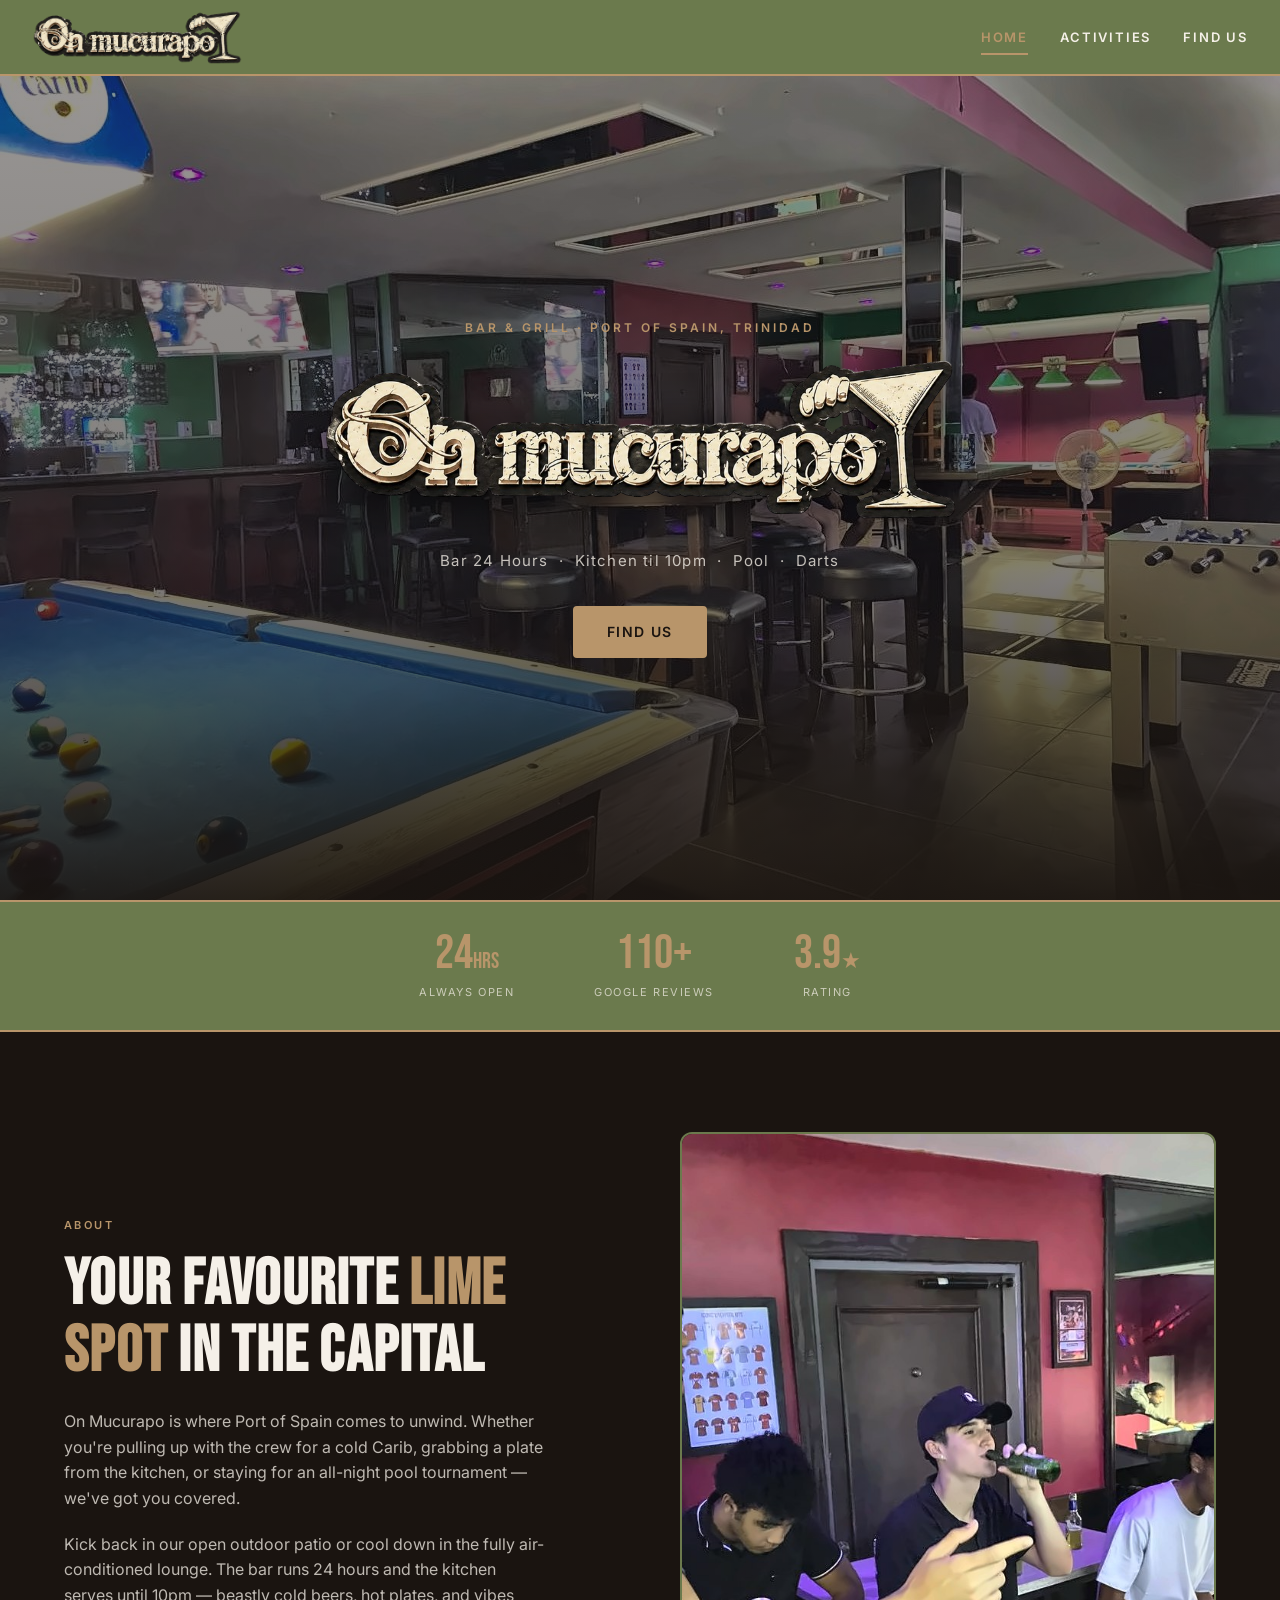
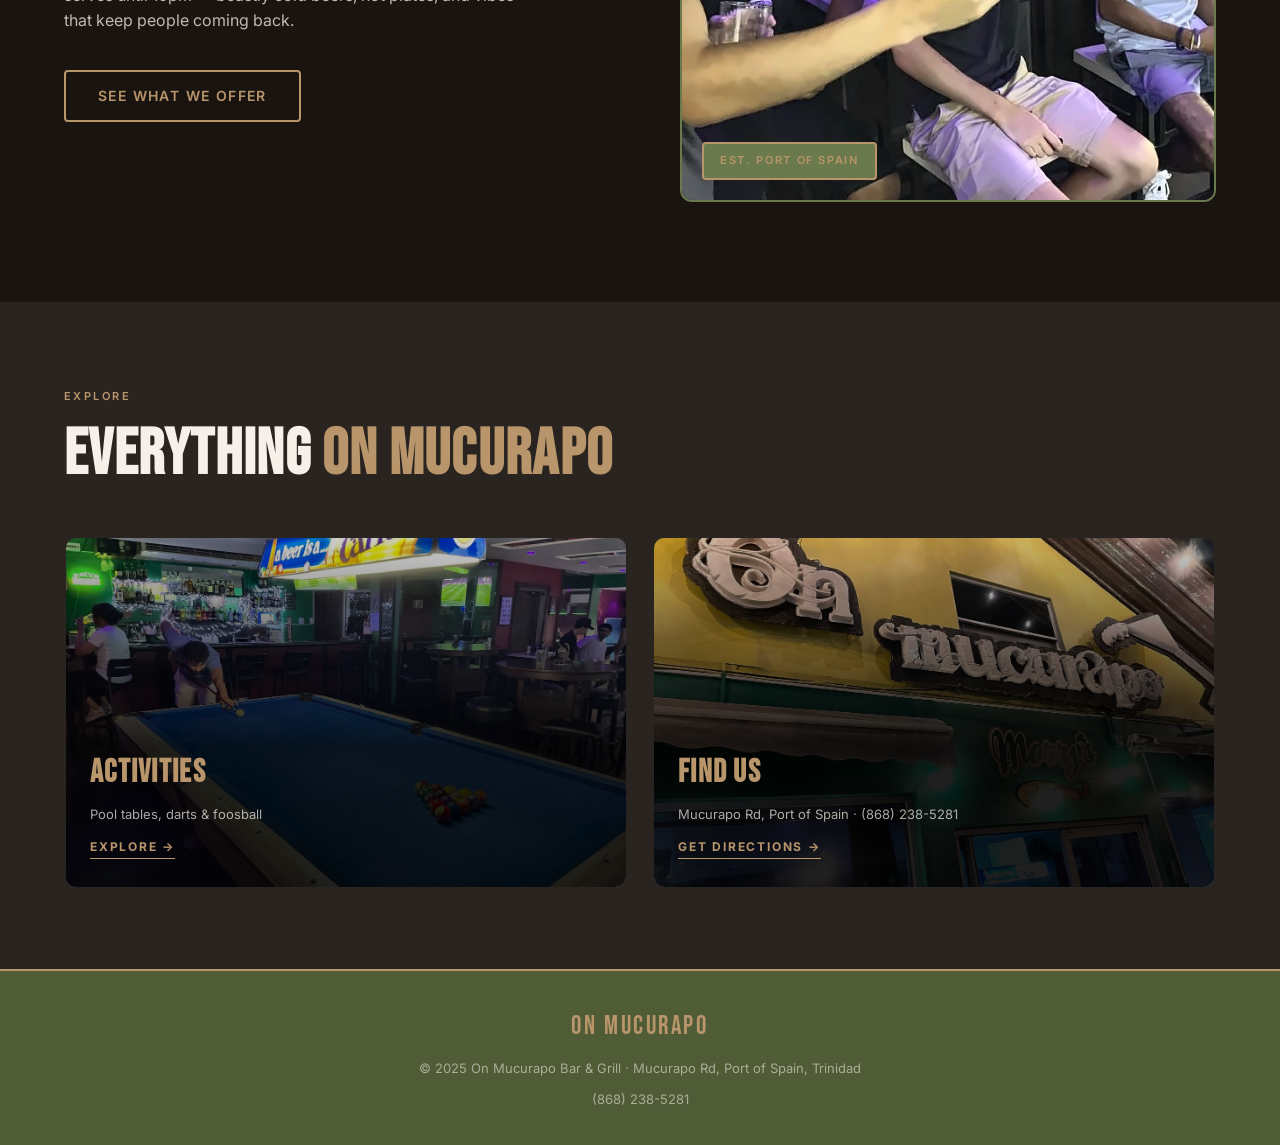
==== commit 0070a180: "Use transparent-bg logo, drop Sports Lounge, add kitchen hours - Switch to Newest_logo-removebg-prev" ====
--- a/index.html
+++ b/index.html
@@ -5,9 +5,9 @@
   <meta name="viewport" content="width=device-width, initial-scale=1.0, viewport-fit=cover" />
   <meta name="theme-color" content="#6B7A4D" />
   <title>On Mucurapo — Bar & Grill · Port of Spain</title>
-  <meta name="description" content="On Mucurapo Bar & Grill on Mucurapo Rd, Port of Spain. Open 24 hours. Pool, darts, foosball, sports, and lounge." />
-  <link rel="icon" type="image/png" href="assets/Newest%20logo.png" />
-  <link rel="preload" as="image" href="assets/Newest%20logo.png" />
+  <meta name="description" content="On Mucurapo Bar & Grill on Mucurapo Rd, Port of Spain. Bar open 24 hours, restaurant til 10pm. Pool, darts, and foosball." />
+  <link rel="icon" type="image/png" href="assets/Newest_logo-removebg-preview.png" />
+  <link rel="preload" as="image" href="assets/Newest_logo-removebg-preview.png" />
   <link rel="preload" as="video" href="assets/On%20mucurapo%20video.mp4" type="video/mp4" />
   <link rel="preconnect" href="https://fonts.googleapis.com" />
   <link rel="preconnect" href="https://fonts.gstatic.com" crossorigin />
@@ -19,7 +19,7 @@
   <!-- NAVBAR -->
   <nav class="navbar">
     <a href="index.html" class="nav-logo">
-      <img src="assets/Newest%20logo.png" alt="On Mucurapo" class="nav-logo-img" />
+      <img src="assets/Newest_logo-removebg-preview.png" alt="On Mucurapo" class="nav-logo-img" />
     </a>
     <button class="nav-toggle" id="navToggle" aria-label="Toggle menu">
       <span></span><span></span><span></span>
@@ -40,8 +40,8 @@
     <div class="hero-content">
       <p class="hero-tag">Bar &amp; Grill · Port of Spain, Trinidad</p>
       <h1 class="hero-title-sr">On Mucurapo</h1>
-      <img class="hero-logo" src="assets/Newest%20logo.png" alt="On Mucurapo" />
-      <p class="hero-sub">Open 24 Hours &nbsp;·&nbsp; Pool &nbsp;·&nbsp; Darts &nbsp;·&nbsp; Sports &nbsp;·&nbsp; Lounge</p>
+      <img class="hero-logo" src="assets/Newest_logo-removebg-preview.png" alt="On Mucurapo" />
+      <p class="hero-sub">Bar 24 Hours &nbsp;·&nbsp; Kitchen til 10pm &nbsp;·&nbsp; Pool &nbsp;·&nbsp; Darts</p>
       <a href="contact.html" class="btn btn-primary">Find Us</a>
     </div>
   </section>
@@ -70,8 +70,8 @@
       <div class="about-text">
         <span class="section-label">About</span>
         <h2>Your favourite <span class="accent">lime spot</span> in the capital</h2>
-        <p>On Mucurapo is where Port of Spain comes to unwind. Whether you're pulling up with the crew for a cold Carib, catching a big match, or staying for an all-night pool tournament — we've got you covered.</p>
-        <p>Kick back in our open outdoor patio or cool down in the fully air-conditioned lounge. Great music, beastly cold beers, and vibes that keep people coming back for hours.</p>
+        <p>On Mucurapo is where Port of Spain comes to unwind. Whether you're pulling up with the crew for a cold Carib, grabbing a plate from the kitchen, or staying for an all-night pool tournament — we've got you covered.</p>
+        <p>Kick back in our open outdoor patio or cool down in the fully air-conditioned lounge. The bar runs 24 hours and the kitchen serves until 10pm — beastly cold beers, hot plates, and vibes that keep people coming back.</p>
         <a href="activities.html" class="btn btn-outline" style="margin-top:16px;">See What We Offer</a>
       </div>
       <div class="about-image">
@@ -92,7 +92,7 @@
           <div class="page-link-card-overlay"></div>
           <div class="page-link-card-content">
             <h3>Activities</h3>
-            <p>Pool, darts, foosball, sports & lounge</p>
+            <p>Pool tables, darts & foosball</p>
             <span class="page-link-arrow">Explore →</span>
           </div>
         </a>
--- a/style.css
+++ b/style.css
@@ -507,7 +507,7 @@
 /* ── ACTIVITIES ───────────────────────────────────────────── */
 .activities-grid {
   display: grid;
-  grid-template-columns: repeat(2, 1fr);
+  grid-template-columns: repeat(3, 1fr);
   gap: 24px;
   margin-top: 48px;
 }
@@ -790,6 +790,7 @@
 @media (max-width: 1024px) {
   .bar-feature { grid-template-columns: 1fr; }
   .bar-feature-image { min-height: 320px; }
+  .activities-grid { grid-template-columns: repeat(2, 1fr); }
 }
 
 @media (max-width: 768px) {
